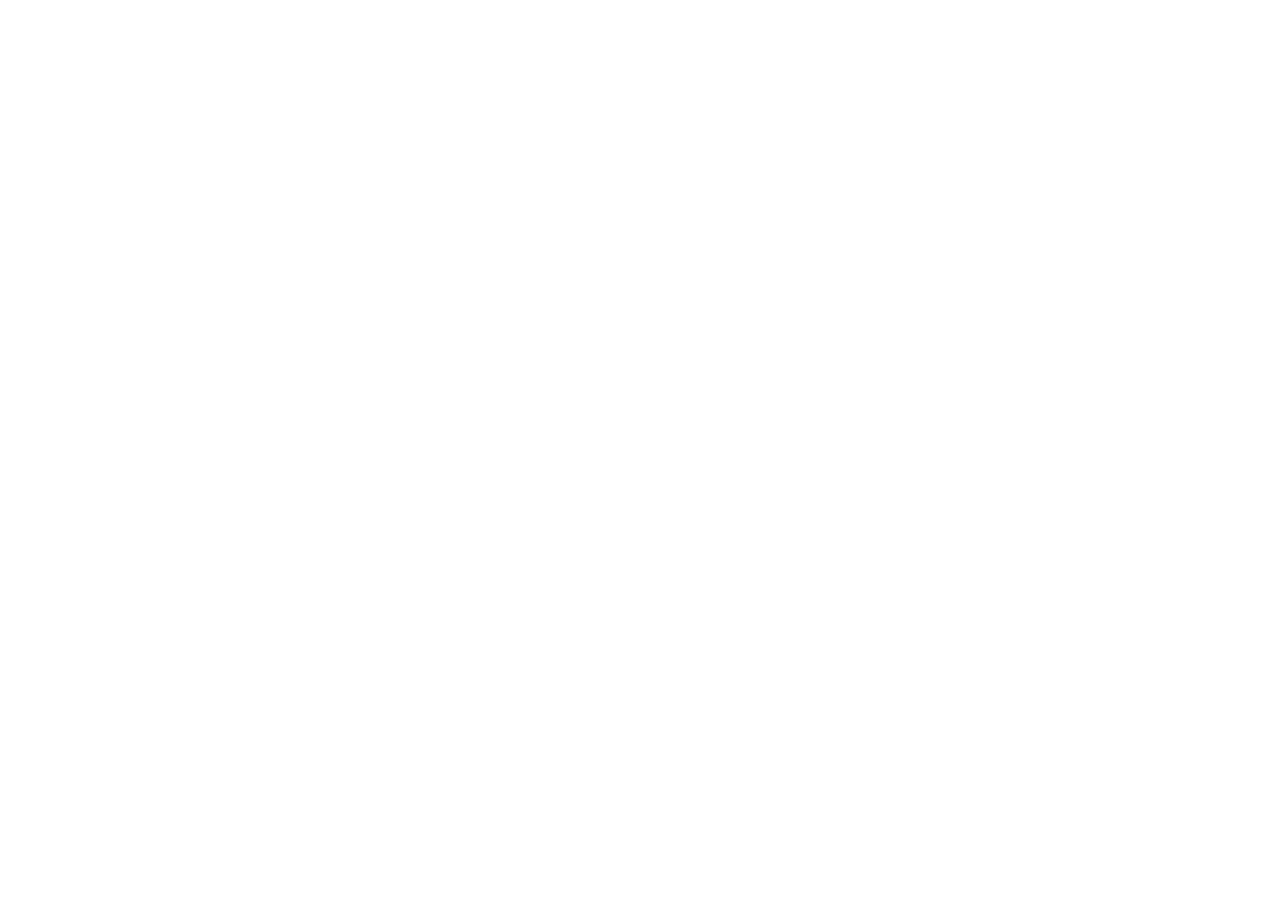
==== index.html @ 9a23e8ae "nam.1.0" ====
<!DOCTYPE html>
<html lang="en">
<head>
    <meta charset="UTF-8">
    <meta http-equiv="X-UA-Compatible" content="IE=edge">
    <meta name="viewport" content="width=device-width, initial-scale=1.0">
    <title>Document</title>
</head>
<body>
    
</body>
</html>

<!-- 
git 

git clone _id


git add index.html (  .  )   // git add .
git commit -am"my new name"
git push 




git checkout  _id


 -->
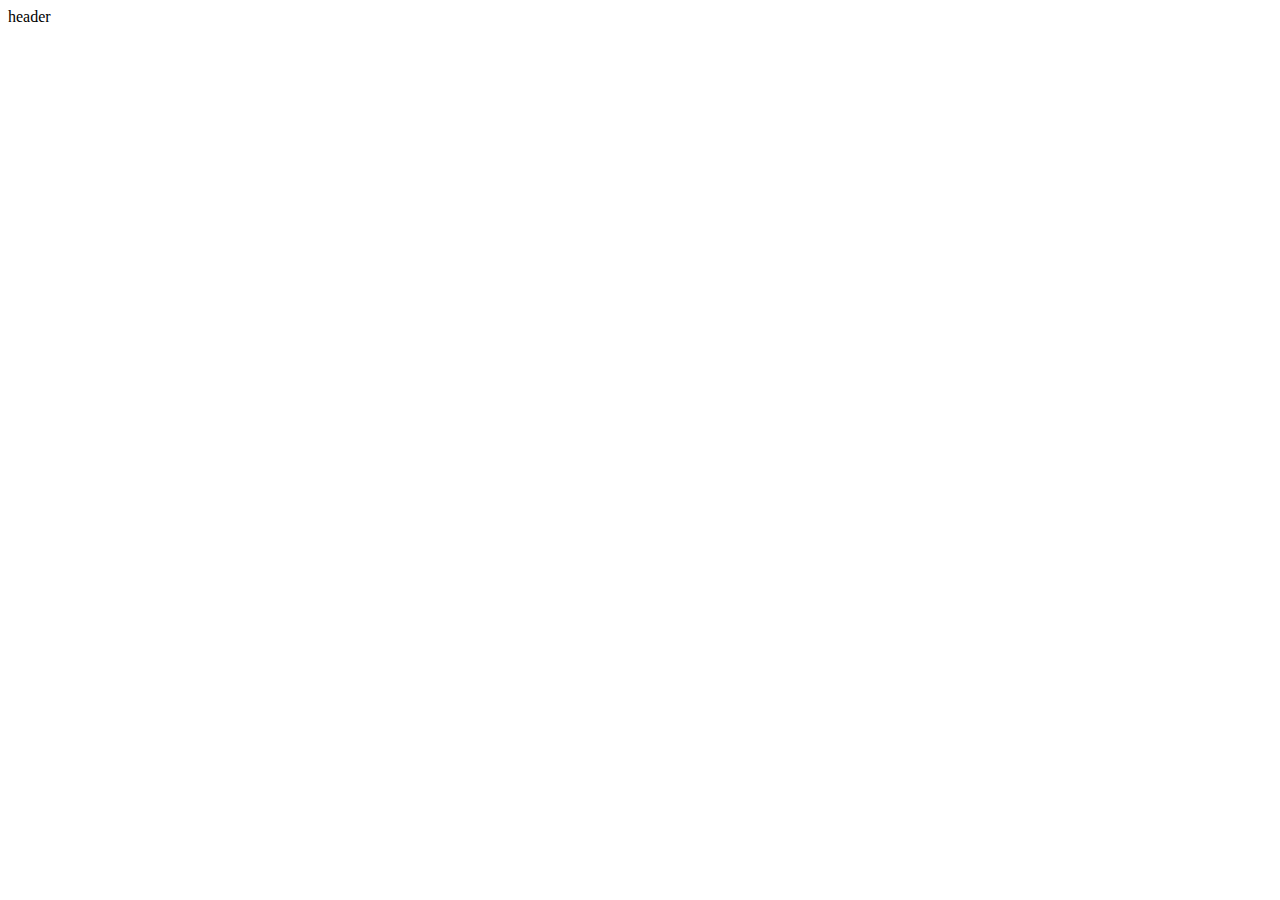
==== commit 2c74b9b6: "nam1.2" ====
--- a/index.html
+++ b/index.html
@@ -7,6 +7,9 @@
     <title>Document</title>
 </head>
 <body>
+    <header>header</header>
+        <main></main>
+        <footer></footer>
     
 </body>
 </html>
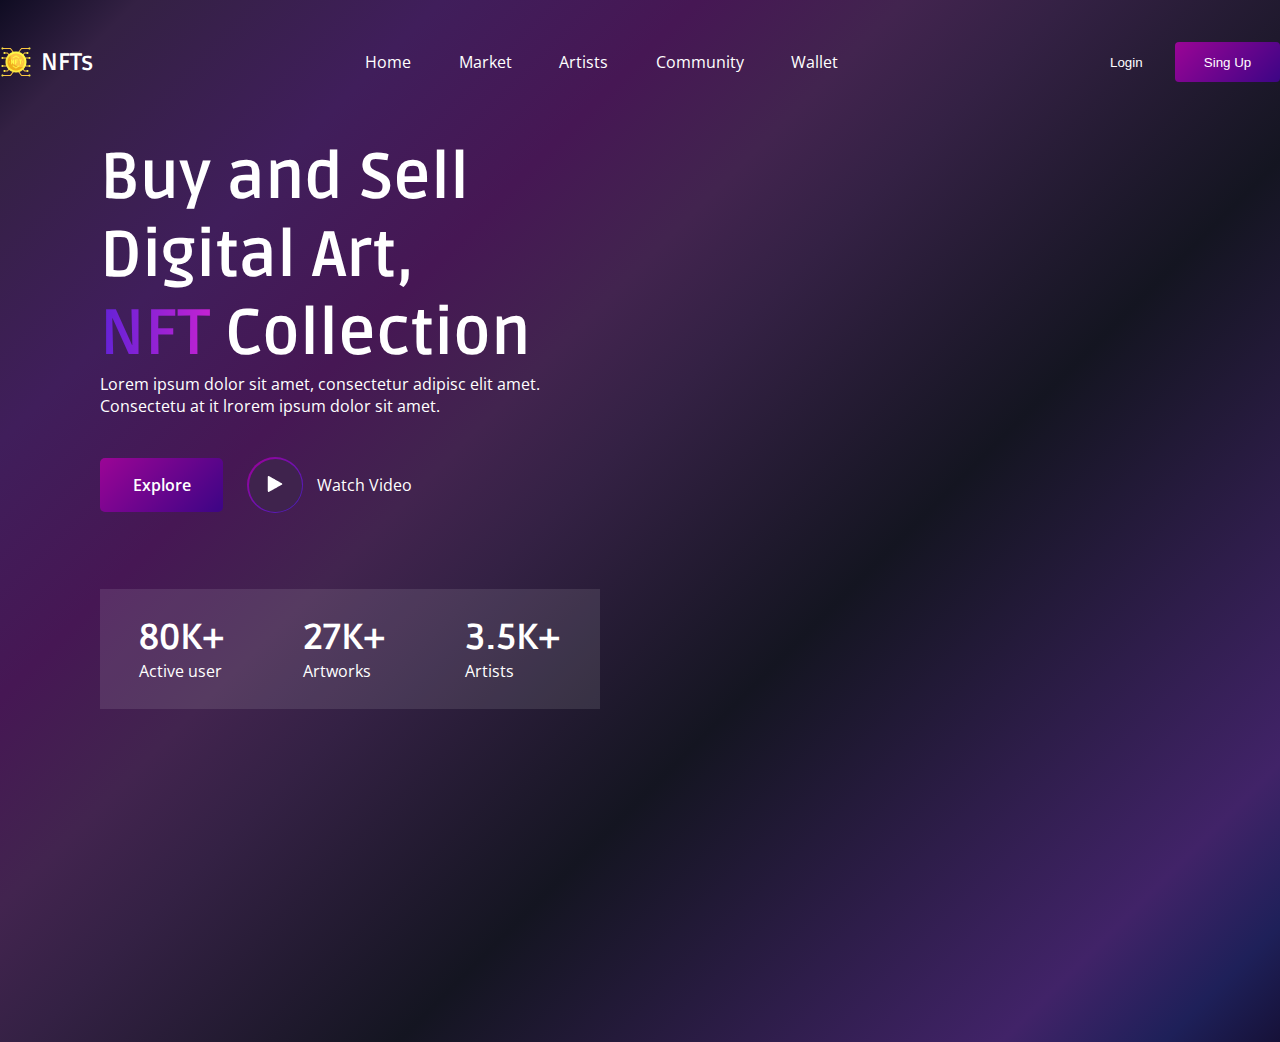
==== commit b0c5d4ed: "nam.1.4" ====
--- a/index.html
+++ b/index.html
@@ -1,17 +1,98 @@
 <!DOCTYPE html>
 <html lang="en">
+
 <head>
     <meta charset="UTF-8">
     <meta http-equiv="X-UA-Compatible" content="IE=edge">
     <meta name="viewport" content="width=device-width, initial-scale=1.0">
+    <link rel="stylesheet" href="./css/Digital_Art_header.css">
+    <link rel="stylesheet" href="./css/helps_art.css">
+    <link rel="stylesheet" href="./css/Sigital_Art_main.css">
+    <link rel="preconnect" href="https://fonts.googleapis.com">
+    <link rel="preconnect" href="https://fonts.gstatic.com" crossorigin>
+    <link href="https://fonts.googleapis.com/css2?family=Ruda:wght@400;600;700&display=swap" rel="stylesheet">
+    <link rel="preconnect" href="https://fonts.googleapis.com">
+    <link rel="preconnect" href="https://fonts.gstatic.com" crossorigin>
+    <link href="https://fonts.googleapis.com/css2?family=Open+Sans:wght@400;600;700;800&display=swap" rel="stylesheet">
     <title>Document</title>
 </head>
+
 <body>
-    <header>header</header>
-        <main></main>
-        <footer></footer>
-    
+    <header>
+        <div class="G_cont flexCB ">
+
+            <div class="Logo flexCB">
+                <img src="./img/header.png" alt="">
+                <h3 class="Ruda">NFTs</h3>
+            </div>
+            <nav class="flexCB navigation Open_Sans">
+                <a href="">Home</a>
+                <a href="">Market</a>
+                <a href="">Artists</a>
+                <a href="">Community</a>
+                <a href="">Wallet</a>
+            </nav>
+            <div class="Login_singUp flexCB">
+                <button>Login</button>
+                <button class="color_back button_Up">Sing Up</button>
+            </div>
+        </div>
+    </header>
+
+
+
+    <main>
+        <div class="G_Buy_and_sell marg_100_L">
+            <div class="Buy_and_sell">
+                <div class="Ruda">
+                    <h1>Buy and Sell Digital Art,</h1>
+                    <div class="flex">
+                        <h1 class="NFT">NFT</h1>
+                        <h1>Collection</h1>
+                    </div>
+                </div>
+                <p class="Open_Sans">Lorem ipsum dolor sit amet, consectetur adipisc elit amet. Consectetu at it lrorem
+                    ipsum dolor sit amet.</p>
+<div class="G_Play flex_AL_IT_C ">
+                <button class="color_back Open_Sans B_A_S">Explore</button>
+                
+                    <div class="play_color_back color_back_2 flexC">
+                        <button class="play">
+                            <img src="./img/play.png" alt="">
+                        </button>
+                    </div>
+                    <p class="Open_Sans">Watch Video</p>
+                </div>
+                <div class="Active flexCA">
+                    
+                   <div class="Active_user">
+                    <p class="Ruda_fo_siz-36">80K+</p>
+                    <p class="Open_Sans">Active user</p>
+                    </div>
+
+                    <div class="Artworks">
+                        <p class="Ruda_fo_siz-36">27K+</p> 
+                        <p class="Open_Sans">Artworks</p>
+                    </div>
+                    <div class="Artists">
+                        <p class="Ruda_fo_siz-36">3.5K+</p>
+                        <p class="Open_Sans">Artists</p>
+                    </div>
+                </div>
+            </div>
+            <div class="B_A_S paintings">
+
+            </div>
+        </div>
+
+    </main>
+    <footer></footer>
+
+
+
+    </style>
 </body>
+
 </html>
 
 <!-- 
--- a/css/Digital_Art_header.css
+++ b/css/Digital_Art_header.css
@@ -0,0 +1,39 @@
+.color_back{
+    /* border: 2px solid; */
+}
+
+
+header{
+   
+   display: flex;
+   align-items: center;
+   justify-content: space-around;
+   margin: 42px 0 57px 0;
+}
+
+.G_cont{
+    max-width: 1300px;
+    /* ?1240px */
+    width: 100%;
+}
+
+.Logo{
+    width: 93px;
+}
+
+.navigation{
+    max-width: 473px;
+    width: 100%;
+}
+
+.Login_singUp{
+    max-width: 170px;
+    width: 100%;
+}
+
+.button_Up{
+    width: 105px;
+    height: 40px;
+    border-radius: 4px;
+}
+
--- a/css/helps_art.css
+++ b/css/helps_art.css
@@ -0,0 +1,105 @@
+* {
+    margin: 0;
+    text-decoration: none;
+    padding: 0;
+    border: 0;
+    color: white;
+    background-color: transparent;
+
+    @import url('https://fonts.googleapis.com/css2?family=Ruda:wght@400;600;700&display=swap');
+
+
+
+}
+body{
+/* Permalink - use to edit and share this gradient: https://colorzilla.com/gradient-editor/#0f0c22+0,342144+6,401e5b+19,461754+30,42244f+39,342144+46,141521+62,412368+88,1e2059+95,161138+100 */
+background: rgb(15,12,34); /* Old browsers */
+background: -moz-linear-gradient(-45deg,  rgba(15,12,34,1) 0%, rgba(52,33,68,1) 6%, rgba(64,30,91,1) 19%, rgba(70,23,84,1) 30%, rgba(66,36,79,1) 39%, rgba(52,33,68,1) 46%, rgba(20,21,33,1) 62%, rgba(65,35,104,1) 88%, rgba(30,32,89,1) 95%, rgba(22,17,56,1) 100%) no-repeat; /* FF3.6-15 */
+background: -webkit-linear-gradient(-45deg,  rgba(15,12,34,1) 0%,rgba(52,33,68,1) 6%,rgba(64,30,91,1) 19%,rgba(70,23,84,1) 30%,rgba(66,36,79,1) 39%,rgba(52,33,68,1) 46%,rgba(20,21,33,1) 62%,rgba(65,35,104,1) 88%,rgba(30,32,89,1) 95%,rgba(22,17,56,1) 100%) no-repeat; /* Chrome10-25,Safari5.1-6 */
+background: linear-gradient(135deg,  rgba(15,12,34,1) 0%,rgba(52,33,68,1) 6%,rgba(64,30,91,1) 19%,rgba(70,23,84,1) 30%,rgba(66,36,79,1) 39%,rgba(52,33,68,1) 46%,rgba(20,21,33,1) 62%,rgba(65,35,104,1) 88%,rgba(30,32,89,1) 95%,rgba(22,17,56,1) 100%) no-repeat; /* W3C, IE10+, FF16+, Chrome26+, Opera12+, Safari7+ */
+filter: progid:DXImageTransform.Microsoft.gradient( startColorstr='#0f0c22', endColorstr='#161138',GradientType=1 ) ; /* IE6-9 fallback on horizontal gradient */
+
+height: 1000px;
+}
+
+.Ruda{
+    font-family: 'Ruda', sans-serif;
+    font-weight: 700;
+    font-size: 24px;
+}
+
+.Ruda_fo_siz-36{
+    font-family: 'Ruda', sans-serif;
+    font-weight: 700;
+    font-size: 36px;
+}
+
+.Open_Sans{
+    font-family: 'Open Sans', sans-serif;
+    font-size: 16px;
+    font-weight: 400;
+
+}
+
+
+.color_back{
+/* Permalink - use to edit and share this gradient: https://colorzilla.com/gradient-editor/#9e0098+0,281274+100 */
+background: linear-gradient(135deg,  rgb(155, 5, 150) 0%,rgb(60, 5, 133) 100%); /* W3C, IE10+, FF16+, Chrome26+, Opera12+, Safari7+ */
+filter: progid:DXImageTransform.Microsoft.gradient( startColorstr='#9e0098', endColorstr='#281274',GradientType=1 ); /* IE6-9 fallback on horizontal gradient */
+
+}
+
+.color_back_2{
+    /* Permalink - use to edit and share this gradient: https://colorzilla.com/gradient-editor/#9e0098+0,281274+100 */
+    background: linear-gradient(135deg,  rgba(158,0,152,1) 0%,rgb(69, 33, 199) 100%); /* W3C, IE10+, FF16+, Chrome26+, Opera12+, Safari7+ */
+    filter: progid:DXImageTransform.Microsoft.gradient( startColorstr='#9e0098', endColorstr='#281274',GradientType=1 ); /* IE6-9 fallback on horizontal gradient */
+    
+    }
+
+
+
+
+
+.flexCCC {
+    display: flex;
+    flex-direction: column;
+    justify-content: center;
+    align-items: center;
+    
+
+}
+
+
+.flexCB {
+    display: flex;
+    justify-content: space-between;
+    align-items: center;
+}
+
+.flexCA {
+    display: flex;
+    justify-content: space-around;
+    align-items: center;
+}
+
+.marg_100_L{
+    margin-left: 100px;
+}
+
+.flex{
+    display: flex;
+}
+
+.flexC {
+    display: flex;
+    justify-content: center;
+    align-items: center;
+}
+
+.flex_AL_IT_C {
+    display: flex;
+    align-items: center;
+    
+}
+
+
--- a/css/Sigital_Art_main.css
+++ b/css/Sigital_Art_main.css
@@ -0,0 +1,62 @@
+.Buy_and_sell{
+    width: 500px;
+
+}
+h1{
+   
+    font-size: 64px;
+    font-weight: 700;
+}
+
+.NFT{
+    margin-right: 15px;
+background-color: red;
+-webkit-background-clip: text;
+-webkit-text-fill-color: transparent;
+background-size: 100%;
+background-image: linear-gradient(
+    90deg,
+    rgb(98,34,215),
+    rgb(195, 34, 210)
+);
+}
+
+.B_A_S{
+    width: 123px;
+    height: 54px;
+    font-weight: 600;
+    font-size: 16px;
+    border-radius: 5px;
+    margin-right: 24px;
+    
+}
+
+.play_color_back{
+    width: 56px;
+    height: 56px;
+    border-radius: 50%;
+    
+
+}
+
+.play{
+    width: 53px;
+    height: 53px;
+   border-radius: 50%;
+    background-color: #3f234d; 
+}
+
+.play_color_back{
+    margin-right: 14px;
+}
+
+
+.G_Play {
+    margin: 40px 0 76px 0;
+}
+
+
+.Active{
+    height: 120px;
+    background-color: #ffffff1b;
+}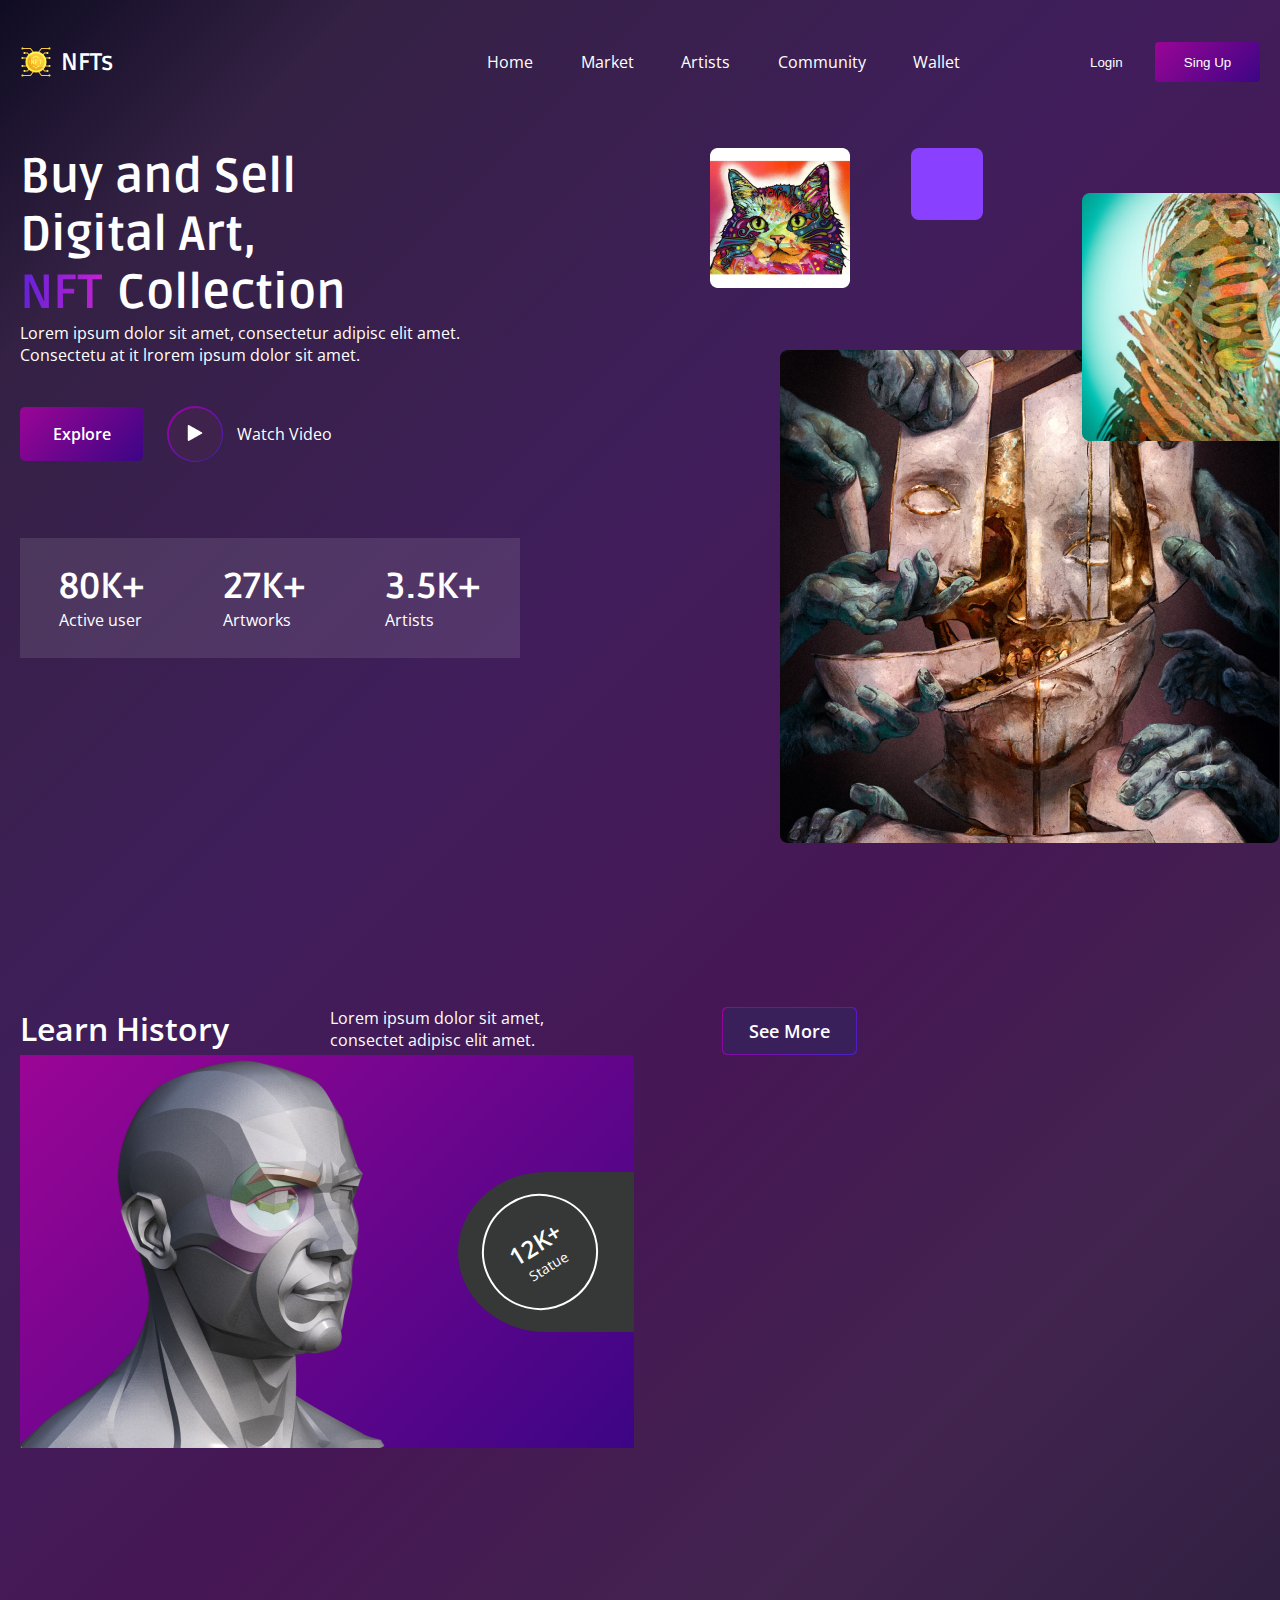
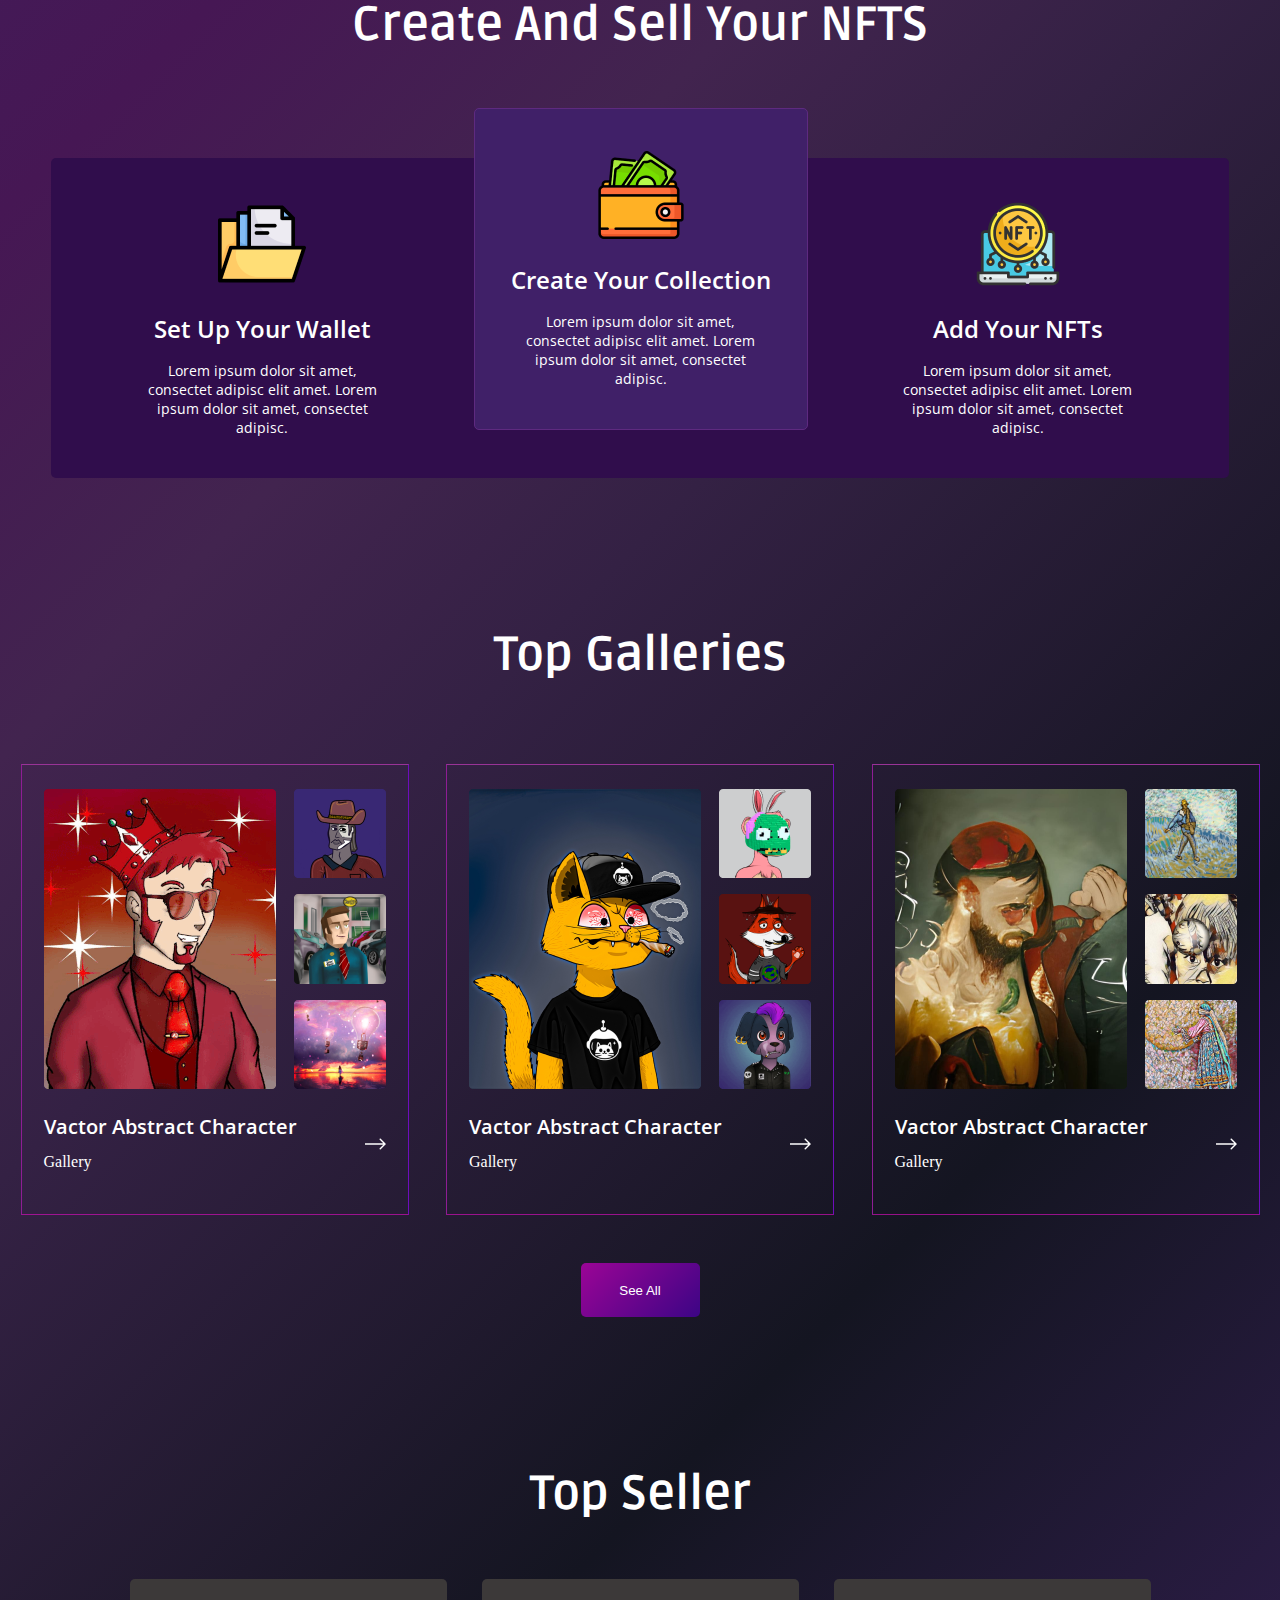
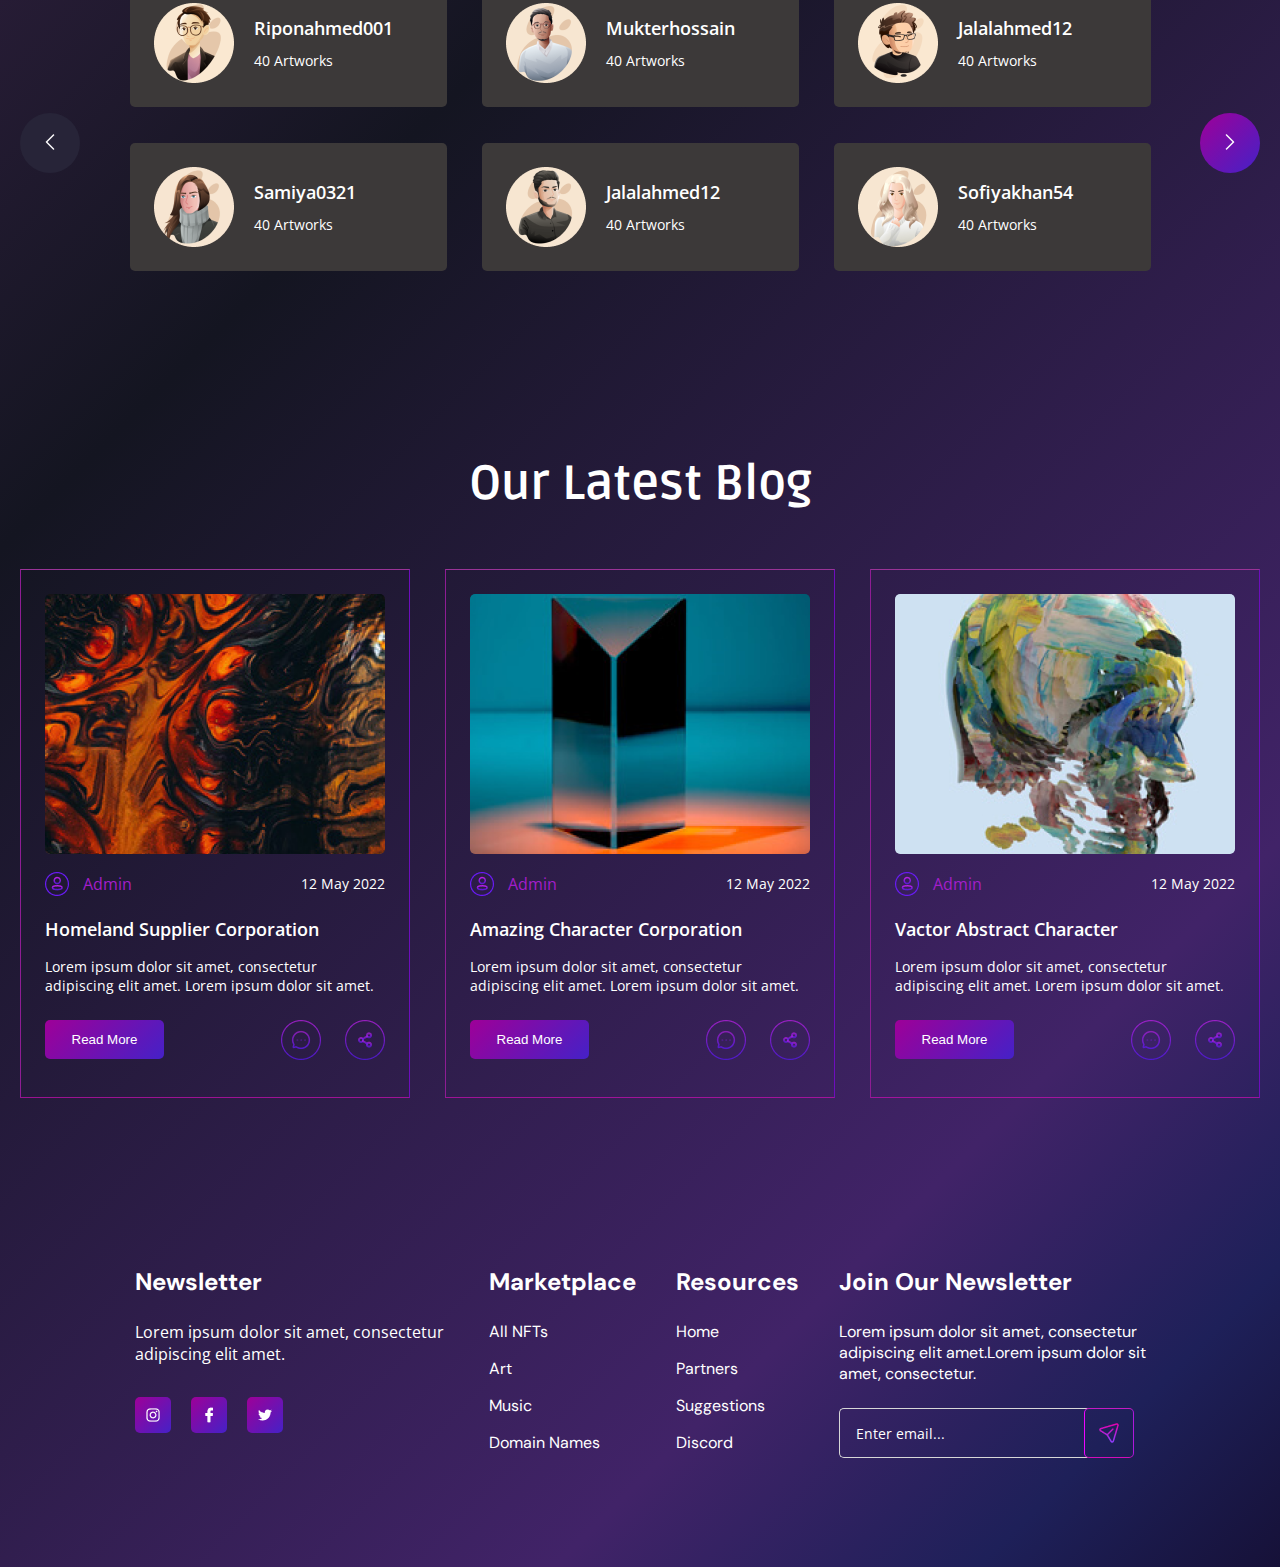
==== commit 1d384ca9: "v1" ====
--- a/index.html
+++ b/index.html
@@ -8,12 +8,24 @@
     <link rel="stylesheet" href="./css/Digital_Art_header.css">
     <link rel="stylesheet" href="./css/helps_art.css">
     <link rel="stylesheet" href="./css/Sigital_Art_main.css">
+    <link rel="stylesheet" href="./css/Top_Galleries.css">
+    <link rel="stylesheet" href="./css/Top_seller.css">
+    <link rel="stylesheet" href="./css/create_and_sell_NFTS.css">
+    <link rel="stylesheet" href="./css/sigital_Art_main_Learn_History.css">
+    <link rel="stylesheet" href="./css/Our_Latest_blog.css">
     <link rel="preconnect" href="https://fonts.googleapis.com">
+    <link rel="preconnect" href="https://fonts.googleapis.com">
+    <link rel="preconnect" href="https://fonts.gstatic.com" crossorigin>
+    <link rel="preconnect" href="https://fonts.googleapis.com">
+    <link rel="preconnect" href="https://fonts.gstatic.com" crossorigin>
+    <link href="https://fonts.googleapis.com/css2?family=DM+Sans:wght@400;700&display=swap" rel="stylesheet">
+    <link rel="stylesheet" href="./css/footer.css">
     <link rel="preconnect" href="https://fonts.gstatic.com" crossorigin>
     <link href="https://fonts.googleapis.com/css2?family=Ruda:wght@400;600;700&display=swap" rel="stylesheet">
     <link rel="preconnect" href="https://fonts.googleapis.com">
     <link rel="preconnect" href="https://fonts.gstatic.com" crossorigin>
     <link href="https://fonts.googleapis.com/css2?family=Open+Sans:wght@400;600;700;800&display=swap" rel="stylesheet">
+
     <title>Document</title>
 </head>
 
@@ -25,16 +37,19 @@
                 <img src="./img/header.png" alt="">
                 <h3 class="Ruda">NFTs</h3>
             </div>
-            <nav class="flexCB navigation Open_Sans">
-                <a href="">Home</a>
-                <a href="">Market</a>
-                <a href="">Artists</a>
-                <a href="">Community</a>
-                <a href="">Wallet</a>
-            </nav>
-            <div class="Login_singUp flexCB">
-                <button>Login</button>
-                <button class="color_back button_Up">Sing Up</button>
+
+            <div class="header_left flexCB">
+                <nav class="flexCB navigation Open_Sans">
+                    <a href="">Home</a>
+                    <a href="">Market</a>
+                    <a href="">Artists</a>
+                    <a href="">Community</a>
+                    <a href="">Wallet</a>
+                </nav>
+                <div class="Login_singUp flexCB">
+                    <button>Login</button>
+                    <button class="color_back button_Up">Sing Up</button>
+                </div>
             </div>
         </div>
     </header>
@@ -42,55 +57,454 @@
 
 
     <main>
-        <div class="G_Buy_and_sell marg_100_L">
-            <div class="Buy_and_sell">
-                <div class="Ruda">
-                    <h1>Buy and Sell Digital Art,</h1>
-                    <div class="flex">
-                        <h1 class="NFT">NFT</h1>
-                        <h1>Collection</h1>
-                    </div>
-                </div>
-                <p class="Open_Sans">Lorem ipsum dolor sit amet, consectetur adipisc elit amet. Consectetu at it lrorem
-                    ipsum dolor sit amet.</p>
-<div class="G_Play flex_AL_IT_C ">
-                <button class="color_back Open_Sans B_A_S">Explore</button>
-                
-                    <div class="play_color_back color_back_2 flexC">
-                        <button class="play">
-                            <img src="./img/play.png" alt="">
-                        </button>
-                    </div>
-                    <p class="Open_Sans">Watch Video</p>
-                </div>
-                <div class="Active flexCA">
-                    
-                   <div class="Active_user">
-                    <p class="Ruda_fo_siz-36">80K+</p>
-                    <p class="Open_Sans">Active user</p>
-                    </div>
-
-                    <div class="Artworks">
-                        <p class="Ruda_fo_siz-36">27K+</p> 
-                        <p class="Open_Sans">Artworks</p>
-                    </div>
-                    <div class="Artists">
-                        <p class="Ruda_fo_siz-36">3.5K+</p>
-                        <p class="Open_Sans">Artists</p>
-                    </div>
-                </div>
-            </div>
-            <div class="B_A_S paintings">
-
+
+        <div class="G_Buy_and_sell  G ">
+            <div class="C_Buy_and_sell  C">
+                <div class="Buy_and_sell">
+                    <div class="Ruda">
+
+                        <h1>Buy and Sell <br> Digital Art,</h1>
+                        <div class="flex">
+                            <h1 class="NFT">NFT</h1>
+                            <h1>Collection</h1>
+                        </div>
+                    </div>
+                    <p class="Open_Sans">Lorem ipsum dolor sit amet, consectetur adipisc elit amet. Consectetu at it
+                        lrorem
+                        ipsum dolor sit amet.</p>
+                    <div class="G_Play flex_AL_IT_C ">
+                        <button class="color_back Open_Sans B_A_S">Explore</button>
+
+                        <div class="play_color_back color_back_2 flexC">
+                            <button class="play">
+                                <img src="./img/play.png" alt="">
+                            </button>
+                        </div>
+                        <p class="Open_Sans">Watch Video</p>
+                    </div>
+                    <div class="Active flexCA">
+
+                        <div class="Active_user">
+                            <p class="Ruda_fo_siz-36">80K+</p>
+                            <p class="Open_Sans">Active user</p>
+                        </div>
+
+                        <div class="Artworks">
+                            <p class="Ruda_fo_siz-36">27K+</p>
+                            <p class="Open_Sans">Artworks</p>
+                        </div>
+                        <div class="Artists">
+                            <p class="Ruda_fo_siz-36">3.5K+</p>
+                            <p class="Open_Sans">Artists</p>
+                        </div>
+                    </div>
+                </div>
+                <div class="paintings">
+                    <img class="scull" src="./img/scull.png" alt="">
+                    <img class="red" src="./img/red.png" alt="">
+                    <img class="blue" src="./img/blue.png" alt="">
+                    <img class="cat" src="./img/cat.png" alt="">
+                    <div class="purple_square"></div>
+                </div>
+                </div">
+            </div>
+        </div>
+
+
+        <div class="G_Learn ">
+            <div class="C_Learn flexB">
+                <h1 class="Learn Open_Sans_600">Learn History</h1>
+                <p class="Open_Sans Learn_text">Lorem ipsum dolor sit amet, consectet adipisc elit amet.</p>
+                <div class="color_back_2 See_More_back flexC">
+                    <button class="See_More flexC Open_Sans_400_size_16">See More</button>
+                </div>
+            </div>
+            <div class="C_Learn_picture">
+                <div class="Learn_picture_1 color_back  flexCB">
+                    <img src="./img/image-sG7dVpFHM-transformed_1.png" alt="">
+                    <div class="C_Statue flexCB">
+                        <div class="B_Statue flexCCC">
+                            <p class="Open_Sans_600_size_24">12K+</p>
+                            <p class="Open_Sans_400_size_14">Statue</p>
+                        </div>
+                    </div>
+                </div>
+            </div>
+
+
+        </div>
+
+
+        <div class="G_create_and_sell_NFTS flexCCC">
+
+            <h1 class="Ruda_fo_siz-48">Create And Sell Your NFTS</h1>
+
+            <div class="cont_create_and_sell_NFTS  radius_5 flexB">
+
+
+                <!-- <div class="blocks_create_and_sell_NFTS flexCB"> -->
+                <!-- <div class="NFTS_2 flex_J_C"> -->
+                <div class="block_create_and_sell_NFTS flexCCC NFTS_2">
+                    <img src="./img/image_364.png" alt="">
+                    <h1 class="Open_Sans_600_size_24">Set Up Your Wallet</h1>
+
+                    <p class="Open_Sans_400_size_14 text_centr">Lorem ipsum dolor sit amet, consectet adipisc elit
+                        amet.
+                        Lorem
+                        ipsum dolor sit amet, consectet
+                        adipisc.
+                    </p>
+
+                </div>
+
+                <div class="cont_Backgrount_Create">
+                    <div class="Backgrount_Create flexCCC radius_5">
+                        <div class="block_create_and_sell_NFTS flexCCC fff">
+                            <img src="./img/image_362.png" alt="">
+                            <h1 class="Open_Sans_600_size_24">Create Your Collection</h1>
+                            <p class="Open_Sans_400_size_14 text_centr">Lorem ipsum dolor sit amet, consectet adipisc
+                                elit
+                                amet. Lorem
+                                ipsum dolor sit amet, consectet
+                                adipisc.</p>
+                        </div>
+                    </div>
+                </div>
+                <!-- <div class="NFTS_3 flex_J_C"> -->
+                <div class="block_create_and_sell_NFTS flexCCC NFTS_3">
+                    <img src="./img/image_365.png" alt="">
+                    <h1 class="Open_Sans_600_size_24">Add Your NFTs</h1>
+                    <p class="Open_Sans_400_size_14 text_centr">Lorem ipsum dolor sit amet, consectet adipisc elit
+                        amet.
+                        Lorem
+                        ipsum dolor sit amet, consectet
+                        adipisc.
+                    </p>
+                </div>
+
+            </div>
+
+        </div>
+
+
+
+        <div class="G_Top_Galleries flex_Col_C">
+            <h1 class="flex_J_C Ruda_fo_siz-48">Top Galleries</h1>
+            <div class="Top_Galleries_cont  wrap">
+
+
+                <div class="Top_Galleries_block">
+                    <div class="Pictures">
+                        <img class="imgPic" src="./img/image-116.png" alt="">
+                        <div class="img_3">
+                            <img src="./img/image 121.png" alt="">
+                            <img class="imgPic_2" src="./img/image_117.png" alt="">
+                            <img src="./img/fantasy-7022197-1.png" alt="">
+                        </div>
+                    </div>
+                    <div class="Top_Galleries_text flexB">
+                        <div class="Top_Galleries_text_block ">
+                            <h3 class="Open_Sans_600 Size_20">Vactor Abstract Character</h3>
+                            <p class="poctures_text">Gallery</p>
+                        </div>
+                        <div class="arrow flex_AL_IT_C">
+                            <img src="./img/Arrow_4.png" alt="">
+                        </div>
+                    </div>
+
+                </div>
+
+                <div class="Top_Galleries_block Top_Galleries_block_center">
+
+                    <div class="Pictures">
+                        <img class="imgPic" src="./img/cat-7022877_2.png" alt="">
+                        <div class="img_3">
+                            <img src="./img/image_119.png" alt="">
+                            <img class="imgPic_2" src="./img/image_122.png" alt="">
+                            <img src="./img/image_118.png" alt="">
+                        </div>
+                    </div>
+                    <div class="Top_Galleries_text flexB">
+                        <div class="Top_Galleries_text_block ">
+                            <h3 class="Open_Sans_600 Size_20">Vactor Abstract Character</h3>
+                            <p class="poctures_text">Gallery</p>
+                        </div>
+                        <div class="arrow flex_AL_IT_C">
+                            <img src="./img/Arrow_4.png" alt="">
+                        </div>
+                    </div>
+
+                </div>
+
+                <div class="Top_Galleries_block">
+
+                    <div class="Pictures">
+                        <img class="imgPic" src="./img/image_128.png" alt="">
+                        <div class="img_3">
+                            <img src="./img/image_123.png" alt="">
+                            <img class="imgPic_2" src="./img/image_126.png" alt="">
+                            <img src="./img/image124.png" alt="">
+                        </div>
+                    </div>
+                    <div class="Top_Galleries_text flexB">
+                        <div class="Top_Galleries_text_block ">
+                            <h3 class="Open_Sans_600 Size_20">Vactor Abstract Character</h3>
+                            <p class="poctures_text">Gallery</p>
+                        </div>
+                        <div class="arrow flex_AL_IT_C">
+                            <img src="./img/Arrow_4.png" alt="">
+                        </div>
+                    </div>
+
+                </div>
+            </div>
+            <button class="See_all color_back">See All</button>
+        </div>
+
+
+
+        <div class="G_top_Seller flex_Col_C">
+            <h1 class="Ruda_fo_siz-48">Top Seller</h1>
+
+            <div class="sellerc_C flexflex_C_SB">
+                <div class="C_butt_tight">
+                    <button class="butt_left">
+                        <img src="./img/Group_367.png" alt="">
+                    </button>
+                </div>
+                <div class="Sellers flex wrap">
+
+                    <div class="Seller radius_5">
+                        <img class="photo_seller" src="./img/image_105.png" alt="">
+
+                        <div class="info_seller">
+                            <p class="Open_Sans_400_size_16">Riponahmed001</p>
+                            <p class="Open_Sans_400_size_14">40 Artworks</p>
+
+                        </div>
+                    </div>
+
+                    <div class="Seller radius_5">
+                        <img class="photo_seller" src="./img/image_108.png" alt="">
+
+                        <div class="info_seller">
+                            <p class="Open_Sans_400_size_16">Mukterhossain</p>
+                            <p class="Open_Sans_400_size_14">40 Artworks</p>
+
+                        </div>
+                    </div>
+
+
+                    <div class="Seller radius_5">
+                        <img class="photo_seller" src="./img/image_106.png" alt="">
+
+                        <div class="info_seller">
+                            <p class="Open_Sans_400_size_16">Jalalahmed12</p>
+                            <p class="Open_Sans_400_size_14">40 Artworks</p>
+
+                        </div>
+                    </div>
+
+                    <div class="Seller radius_5">
+                        <img class="photo_seller" src="./img/image_104.png" alt="">
+
+                        <div class="info_seller">
+                            <p class="Open_Sans_400_size_16">Samiya0321</p>
+                            <p class="Open_Sans_400_size_14">40 Artworks</p>
+
+                        </div>
+                    </div>
+
+                    <div class="Seller radius_5">
+                        <img class="photo_seller" src="./img/image_103.png" alt="">
+
+                        <div class="info_seller">
+                            <p class="Open_Sans_400_size_16">Jalalahmed12</p>
+                            <p class="Open_Sans_400_size_14">40 Artworks</p>
+
+                        </div>
+                    </div>
+
+                    <div class="Seller radius_5">
+                        <img class="photo_seller" src="./img/image_110.png" alt="">
+
+                        <div class="info_seller">
+                            <p class="Open_Sans_400_size_16">Sofiyakhan54</p>
+                            <p class="Open_Sans_400_size_14">40 Artworks</p>
+
+                        </div>
+                    </div>
+
+                </div>
+                <div class="C_butt_tight">
+                    <button class="butt_tight color_back_2">
+                        <img src="./img/Group_368.png" alt="">
+                    </button>
+                </div>
+            </div>
+        </div>
+
+
+
+        <div class="G_Our_Latest_blog flex_Col_C ">
+            <h1 class="Ruda_fo_siz-48"> Our Latest Blog</h1>
+
+            <div class="G_cont_cont_Our_Latest_Blog flexC wrap">
+
+                <div class="cont_Our_Latest_Blog">
+
+                    <img src="./img/image_366.png" alt="">
+
+                    <div class="Admin flexB">
+                        <div class="cont_Admin flexCB">
+                            <img src="./img/Group_62.png" alt="">
+                            <p class="Open_Sans"> Admin</p>
+                        </div>
+                        <p class="Open_Sans_400_size_14">12 May 2022</p>
+                    </div>
+                    <div class="description">
+                        <h1 class="Open_Sans_400_size_16">Homeland Supplier Corporation</h1>
+                        <p class="Open_Sans_400_size_14 description_text">Lorem ipsum dolor sit amet, consectetur
+                            adipiscing
+                            elit amet. Lorem ipsum dolor sit amet.</p>
+                    </div>
+
+                    <div class="C_Read_More flexB">
+                        <button class="color_back_2">Read More</button>
+                        <div class="C_Read_More_img flexB">
+                            <img src="./img/Group_357.png" alt="">
+                            <img src="./img/Frame_221.png" alt="">
+                        </div>
+                    </div>
+                </div>
+
+                <div class="cont_Our_Latest_Blog O_L_B_2">
+
+                    <img src="./img/image_367.png" alt="">
+
+                    <div class="Admin flexB">
+                        <div class="cont_Admin flexCB">
+                            <img src="./img/Group_62.png" alt="">
+                            <p class="Open_Sans"> Admin</p>
+                        </div>
+                        <p class="Open_Sans_400_size_14">12 May 2022</p>
+                    </div>
+                    <div class="description">
+                        <h1 class="Open_Sans_400_size_16">Amazing Character Corporation</h1>
+                        <p class="Open_Sans_400_size_14 description_text">Lorem ipsum dolor sit amet, consectetur
+                            adipiscing
+                            elit amet. Lorem ipsum dolor sit amet.</p>
+                    </div>
+
+                    <div class="C_Read_More flexB">
+                        <button class="color_back_2">Read More</button>
+                        <div class="C_Read_More_img flexB">
+                            <img src="./img/Group_357.png" alt="">
+                            <img src="./img/Frame_221.png" alt="">
+                        </div>
+                    </div>
+                </div>
+
+                <div class="cont_Our_Latest_Blog">
+
+                    <img src="./img/image_368.png" alt="">
+
+                    <div class="Admin flexB">
+                        <div class="cont_Admin flexCB">
+                            <img src="./img/Group_62.png" alt="">
+                            <p class="Open_Sans"> Admin</p>
+                        </div>
+                        <p class="Open_Sans_400_size_14">12 May 2022</p>
+                    </div>
+                    <div class="description">
+                        <h1 class="Open_Sans_400_size_16">Vactor Abstract Character</h1>
+                        <p class="Open_Sans_400_size_14 description_text">Lorem ipsum dolor sit amet, consectetur
+                            adipiscing
+                            elit amet. Lorem ipsum dolor sit amet.</p>
+                    </div>
+
+                    <div class="C_Read_More flexB">
+                        <button class="color_back_2">Read More</button>
+                        <div class="C_Read_More_img flexB">
+                            <img src="./img/Group_357.png" alt="">
+                            <img src="./img/Frame_221.png" alt="">
+                        </div>
+                    </div>
+                </div>
             </div>
         </div>
 
     </main>
-    <footer></footer>
-
-
-
-    </style>
+
+
+    <footer>
+        <div class="G_footer flexB">
+            <div class="C_Newsletter margin_20px">
+                <h1 class="DM_Sans">Newsletter</h1>
+                <p class="Open_Sans">Lorem ipsum dolor sit amet, consectetur adipiscing elit amet.</p>
+
+                <div class="Newsletter_imgs flexB">
+
+                    <div class="color_back_2 flexC radius_5">
+                        <img src="./img/Instagram.png" alt="">
+                    </div>
+
+                    <div class="color_back_2 flexC radius_5">
+                        <img src="./img/Vector_1.png" alt="">
+                    </div>
+
+                    <div class="color_back_2 flexC radius_5">
+                        <img src="./img/Vector_2.png" alt="">
+                    </div>
+
+                </div>
+            </div>
+
+
+            <div class="C_Marketplace margin_20px">
+                <h1 class="DM_Sans">Marketplace</h1>
+                <div class="Marketplace_text DM_Sans_400">
+                    <p>All NFTs</p>
+                    <p>Art</p>
+                    <p>Music</p>
+                    <p>Domain Names</p>
+                </div>
+            </div>
+
+
+            <div class="C_Resources margin_20px">
+                <h1 class="DM_Sans">Resources</h1>
+                <div class="Resources_text DM_Sans_400">
+                    <p>Home</p>
+                    <p>Partners</p>
+                    <p>Suggestions</p>
+                    <p>Discord</p>
+                </div>
+            </div>
+
+
+            <div class="C_Join_Our_Newsletter margin_20px">
+                <h1 class="DM_Sans">Join Our Newsletter</h1>
+                <p class="DM_Sans_400">Lorem ipsum dolor sit amet, consectetur adipiscing elit amet.Lorem ipsum dolor
+                    sit amet, consectetur.
+                </p>
+                <div class="flex C_input">
+                    <input class="Open_Sans_400_size_14 " type="email" placeholder="Enter email...">
+                    <div class="send flexC radius_5">
+                        <img src="./img/Group_376.png" alt="">
+                    </div>
+                </div>
+            </div>
+
+
+        </div>
+
+
+    </footer>
+
+
+
+
 </body>
 
 </html>
--- a/css/Digital_Art_header.css
+++ b/css/Digital_Art_header.css
@@ -8,17 +8,21 @@
    display: flex;
    align-items: center;
    justify-content: space-around;
-   margin: 42px 0 57px 0;
+   margin: 42px 0 66px 0;
 }
 
 .G_cont{
-    max-width: 1300px;
-    /* ?1240px */
+    max-width: 1240px;
     width: 100%;
+    margin: 0 20px;
 }
 
 .Logo{
     width: 93px;
+}
+
+.header_left{
+    width: 773px;
 }
 
 .navigation{
@@ -37,3 +41,5 @@
     border-radius: 4px;
 }
 
+
+
--- a/css/helps_art.css
+++ b/css/helps_art.css
@@ -18,8 +18,10 @@
 background: -webkit-linear-gradient(-45deg,  rgba(15,12,34,1) 0%,rgba(52,33,68,1) 6%,rgba(64,30,91,1) 19%,rgba(70,23,84,1) 30%,rgba(66,36,79,1) 39%,rgba(52,33,68,1) 46%,rgba(20,21,33,1) 62%,rgba(65,35,104,1) 88%,rgba(30,32,89,1) 95%,rgba(22,17,56,1) 100%) no-repeat; /* Chrome10-25,Safari5.1-6 */
 background: linear-gradient(135deg,  rgba(15,12,34,1) 0%,rgba(52,33,68,1) 6%,rgba(64,30,91,1) 19%,rgba(70,23,84,1) 30%,rgba(66,36,79,1) 39%,rgba(52,33,68,1) 46%,rgba(20,21,33,1) 62%,rgba(65,35,104,1) 88%,rgba(30,32,89,1) 95%,rgba(22,17,56,1) 100%) no-repeat; /* W3C, IE10+, FF16+, Chrome26+, Opera12+, Safari7+ */
 filter: progid:DXImageTransform.Microsoft.gradient( startColorstr='#0f0c22', endColorstr='#161138',GradientType=1 ) ; /* IE6-9 fallback on horizontal gradient */
-
-height: 1000px;
+overflow-x: hidden;
+/* width: 100vh; */
+/* max-width: 1440px;
+width: 100%; */
 }
 
 .Ruda{
@@ -34,13 +36,65 @@
     font-size: 36px;
 }
 
+.Ruda_fo_siz-48{
+    font-family: 'Ruda', sans-serif;
+    font-weight: 700;
+    font-size: 48px;
+}
+
 .Open_Sans{
     font-family: 'Open Sans', sans-serif;
     font-size: 16px;
     font-weight: 400;
-
-}
-
+}
+
+.Open_Sans_400_size_16{
+    font-family: 'Open Sans', sans-serif;
+font-size: 18px;
+font-weight: 600;
+}
+
+.Open_Sans_400_size_14{
+    font-family: 'Open Sans', sans-serif;
+    font-size: 14px;
+    font-weight: 400;
+}
+
+
+.Open_Sans_600{
+    font-family: 'Open Sans', sans-serif;
+    font-size: 32px;
+    font-weight: 600;
+}
+
+.Open_Sans_600_size_24{
+    font-family: 'Open Sans', sans-serif;
+    font-size: 24px;
+    font-weight: 600;
+    
+}
+
+  .Size_20{
+        font-size: 20px;
+        line-height: 27px;
+    }
+
+.DM_Sans{
+    font-family: 'DM Sans', sans-serif;
+font-weight: 700;
+font-size: 24px;
+}
+
+.DM_Sans_400{
+    font-family: 'DM Sans', sans-serif;
+    font-weight: 400;
+    font-size: 16px;
+}
+
+.text_centr{
+    text-align: center;
+}
+    
 
 .color_back{
 /* Permalink - use to edit and share this gradient: https://colorzilla.com/gradient-editor/#9e0098+0,281274+100 */
@@ -56,24 +110,61 @@
     
     }
 
-
-
-
+.radius_5{
+    border-radius: 5px;
+}
+
+.margin_20px{
+    margin: 20px;
+}
+
+
+.wrap{
+    flex-wrap: wrap;
+    
+}
 
 .flexCCC {
     display: flex;
     flex-direction: column;
     justify-content: center;
     align-items: center;
-    
-
-}
-
+}
+
+.flex_Col_C{
+    display: flex;
+    flex-direction: column;
+    align-items: center;
+}
+
+.flex_Col_SB{
+    display: flex;
+    flex-direction: column;
+    align-items: center;
+   justify-content: space-between;
+}
+.flexCCS{
+    display: flex;
+    justify-content: center;
+    align-items: center;
+   justify-content: space-between;
+}
+
+.flex_Col_SB{
+    display: flex;
+    flex-direction: column;
+    justify-content: space-between;
+}
 
 .flexCB {
     display: flex;
     justify-content: space-between;
     align-items: center;
+}
+
+.flexB{
+    display: flex;
+    justify-content: space-between;
 }
 
 .flexCA {
@@ -102,4 +193,14 @@
     
 }
 
-
+.flex_J_C{
+    display: flex;
+    justify-content: center;
+}
+
+.flexflex_C_SB{
+display: flex;
+/* justify-content: center; */
+align-items: center;
+/* justify-content: space-between; */
+}--- a/css/Sigital_Art_main.css
+++ b/css/Sigital_Art_main.css
@@ -1,52 +1,54 @@
-.Buy_and_sell{
+.Buy_and_sell {
     width: 500px;
 
+
 }
-h1{
-   
+
+.ruba h1 {
+
     font-size: 64px;
     font-weight: 700;
 }
 
-.NFT{
+.NFT {
     margin-right: 15px;
-background-color: red;
--webkit-background-clip: text;
--webkit-text-fill-color: transparent;
-background-size: 100%;
-background-image: linear-gradient(
-    90deg,
-    rgb(98,34,215),
-    rgb(195, 34, 210)
-);
+    background-color: red;
+    -webkit-background-clip: text;
+    -webkit-text-fill-color: transparent;
+    background-size: 100%;
+    background-image: linear-gradient(90deg,
+            rgb(98, 34, 215),
+            rgb(195, 34, 210));
 }
 
-.B_A_S{
+
+
+.B_A_S {
     width: 123px;
     height: 54px;
     font-weight: 600;
     font-size: 16px;
     border-radius: 5px;
     margin-right: 24px;
-    
+
 }
 
-.play_color_back{
+.play_color_back {
     width: 56px;
     height: 56px;
     border-radius: 50%;
-    
+
 
 }
 
-.play{
+.play {
     width: 53px;
     height: 53px;
-   border-radius: 50%;
-    background-color: #3f234d; 
+    border-radius: 50%;
+    background-color: #3f234d;
 }
 
-.play_color_back{
+.play_color_back {
     margin-right: 14px;
 }
 
@@ -56,7 +58,116 @@
 }
 
 
-.Active{
+.Active {
     height: 120px;
     background-color: #ffffff1b;
+}
+
+main {
+    display: flex;
+    justify-content: center;
+    flex-direction: column;
+    align-items: center;
+
+}
+
+.G_Buy_and_sell {
+    /* background-color: aliceblue; */
+    margin-bottom: 164px;
+    /* display: flex;
+    justify-content: space-between;
+    flex-wrap: wrap;
+
+    width: 100%;
+    max-width: 1340px; */
+}
+
+/* ! */
+
+.G {
+    width: 100%;
+    display: flex;
+    justify-content: center;
+    overflow: hidden;
+    /* padding: 0 200px; */
+}
+
+.C {
+    padding: 0 20px;
+    display: flex;
+    justify-content: space-between;
+    width: 100%;
+    flex-wrap: wrap;
+    max-width: 1260px;
+    /* background-color: #8a40ff; */
+
+}
+
+/* ! */
+/* ! */
+
+
+.paintings {
+    height: 695px;
+    /* max-width: 729px; */
+    max-width: 550px;
+    width: 100%;
+    /* margin-left: 182px; */
+    position: relative;
+
+}
+  
+.scull {
+    position: absolute;
+    bottom: 0;
+    left: 70px;
+}
+
+.red {
+    position: absolute;
+    right: -100px;
+    /* right: 0; */
+    transform: translate(100px, 0);
+    top: 446px;
+}
+
+.blue {
+    position: absolute;
+    right: -70px;
+    top: 45px;
+
+}
+
+.cat {
+    position: absolute;
+
+}
+
+.purple_square {
+    position: absolute;
+    background-color: #8a40ff;
+    width: 72px;
+    height: 72px;
+    border-radius: 8px;
+    left: 201px;
+}
+
+
+
+
+
+@media only screen and (max-width:1110px) {
+    .C_Buy_and_sell {
+        display: flex;
+        justify-content: center;
+       
+    }
+
+    .Buy_and_sell{
+        margin-bottom: 100px;
+    }
+
+    .paintings{
+        margin-right: 120px;
+    }
 }--- a/css/Top_Galleries.css
+++ b/css/Top_Galleries.css
@@ -0,0 +1,97 @@
+.G_Top_Galleries{
+    max-width: 1240px;
+    width: 100%;
+margin: 148px;
+    
+    
+}
+
+
+.Top_Galleries_cont{
+    display: flex;
+    justify-content: space-between;
+    justify-content: center;
+    
+    
+    /* align-items: center; */
+}
+
+
+
+.Top_Galleries_block{
+  
+    
+    /* background-color: aqua; */
+    /* display: block; */
+    border: 1px solid green;
+   border-color: rgb(153, 51, 151) rgb(110, 13, 189) rgba(211, 14, 185, 0.683) rgb(142, 29, 148);
+    padding: 24px 22px 40px 22px;
+}
+
+.Top_Galleries_block_center{
+margin: 0 37.5px;
+}
+
+.G_Top_Galleries h1{
+    margin-bottom: 80px;
+}
+
+
+.Pictures{
+    display: flex;
+  /* justify-content: center; */
+
+
+}
+.imgPic {
+    
+}
+.img_3{
+  
+    display: flex;
+    flex-direction: column;
+    align-items: center;
+    margin-left: 18px;   
+}
+
+.imgPic_2{
+    margin: 16px 0;
+}
+
+.Top_Galleries_text{
+    margin-top: 24px;
+    height: 61px;
+}
+
+.Top_Galleries_text_block{
+    
+}
+
+
+.poctures_text{
+    margin-top: 12px;
+    font-size: 16px;
+    line-height: 20px;
+    /* padding-bottom: 16px; */
+   
+}
+
+
+.See_all{
+    width: 119px;
+    height: 54px;
+    border-radius: 5px;
+    margin-top: 48px;
+}
+
+
+@media only screen and (max-width:1239px) {
+    .Top_Galleries_block_center {
+      margin: 0;
+    }
+
+.Top_Galleries_block{
+    margin: 19px;
+}
+
+}--- a/css/Top_seller.css
+++ b/css/Top_seller.css
@@ -0,0 +1,84 @@
+.G_top_Seller{
+   max-width: 1240px;
+   width: 100%;
+   
+    margin-bottom: 148px;
+}
+
+.G_top_Seller h1{
+    margin-bottom: 56px;
+}
+
+.Sellers{
+    max-width: 1021px;
+    width: 100%;
+  
+    justify-content: center;
+    justify-content: space-between;
+    /* align-items: flex-start; */
+
+}
+
+
+.Seller{
+    max-width: 317px;
+    width: 100%;
+    height: 128px;
+    background-color: rgb(60, 57, 57);
+display: flex;
+align-items: center;
+margin-bottom: 36px;
+
+}
+
+
+.photo_seller{
+    margin: 0 20px 0 24px;
+}
+
+.info_seller{
+    height: 54px;
+    display: flex;
+    flex-direction: column;
+justify-content: space-between;
+}
+
+.sellerc_C{
+    width: 100%;
+    justify-content: center;
+    justify-content: space-between;
+}
+
+
+
+.G_top_Seller button{
+        width: 60px;
+        height: 60px;
+border-radius: 50px;
+background-color: #272438;
+    }
+
+
+
+
+    @media only screen and (max-width:770px) {
+
+        .sellerc_C  {
+    justify-content: center;
+    /* align-items: center; */
+}
+
+
+  .Sellers{
+    flex-wrap: nowrap;
+    flex-direction: column;
+
+    align-items: center;
+  width: 415px;
+  }
+    
+
+
+    }
+
+   --- a/css/create_and_sell_NFTS.css
+++ b/css/create_and_sell_NFTS.css
@@ -0,0 +1,144 @@
+.G_create_and_sell_NFTS{
+    /*! max-width: 1280px; */
+    /* max-width: 1280px;
+    width: 100%; */
+   max-width: 1280px;
+   
+   width: 100%;
+  
+}
+
+.G_create_and_sell_NFTS h1{
+    margin-bottom: 104px;
+       
+        
+
+}
+
+
+.G_create_and_sell_NFTS{
+    display: flex;
+    justify-content: center;
+    max-width: 1240px;
+    width: 100%;
+  
+}
+
+.NFTS_2 {
+    width: 36.37%;
+}
+
+
+ .NFTS_3{
+    width: 36.37%;
+}
+
+/* .G_cont_create_and_sell_NFTS { */
+    /* background-color: ; */
+/* } */
+
+.cont_create_and_sell_NFTS{
+     background-color: #300d4c;
+
+    /* margin: 0 20px; */
+    /* max-width: 1240px; */
+    /* width: 100%; */
+    width: 95%;
+    /*! max-width: 1240px;
+width: 100%; */
+display: flex;
+ height: 320px;
+
+
+
+
+
+}
+
+.blocks_create_and_sell_NFTS{
+    max-width: 1044px;
+width: 100%;
+
+}
+
+.block_create_and_sell_NFTS{
+    /* width: 259px; */
+    /* margin: 48px 98px; */
+    /* margin:0 7.9% ; */
+/* width: 50%; */
+    
+}
+
+/* .NFTS_2{
+    margin-left: 0;
+}
+
+.NFTS_3{
+    margin-right: 7.9%;
+} */
+
+.block_create_and_sell_NFTS h1{
+margin: 24px 0 16px 0;
+/* min-width: 259px;
+width: 100%; */
+
+display: flex;
+justify-content: center;
+}
+
+.block_create_and_sell_NFTS p{
+    width: 255px;
+   
+   
+
+}
+
+.cont_Backgrount_Create{
+    width: 337px;
+    height: 320px;
+    width: 26,6%;
+    position: relative;
+}
+
+.Backgrount_Create{
+    
+    height: 320px;
+    background-color: #402068;
+    width: 100%;
+    border: 1px solid #5e2a80;
+position: absolute;
+bottom: 48px;
+}
+
+
+/* all media  */
+
+@media screen and (max-width:851px) {
+.cont_create_and_sell_NFTS{
+    flex-direction: column;
+    justify-content: center;
+    align-items: center;
+    justify-content: space-between;
+    height: 860px;
+    width: 337px;
+    padding: 48px 0 48px 0;
+}
+
+
+
+
+.block_create_and_sell_NFTS {
+width: 337px;
+}
+
+.Backgrount_Create{
+    position: absolute;
+    bottom: 0;
+}
+    
+.C_Learn p{
+    display: none;
+}
+
+}
+  --- a/css/sigital_Art_main_Learn_History.css
+++ b/css/sigital_Art_main_Learn_History.css
@@ -0,0 +1,78 @@
+.G_Learn{
+    max-width: 1240px;
+    width: 100%;
+    margin-bottom: 148px;
+    /* padding:0 20px; */
+}
+
+.Learn_text{
+    width: 291px;
+   
+}
+
+
+.See_More_back{
+    width: 135px;
+    height: 48px;
+    border-radius: 5px;
+}
+
+.See_More{
+    width: 133px;
+    height: 46px;
+    background-color: 
+    #39205b;
+    border-radius: 5px;
+    /* line-height: 20px; */
+}
+
+.C_Learn{
+    max-width: 837px;
+    width: 100%;
+
+}
+
+
+.Learn_picture_1{
+    max-width: 614px;
+    width: 100%;
+    height: 393px;
+    background-color: blueviolet;
+
+}
+
+.Learn_picture_1 img{
+    max-width: 379px;
+    width: 100%;
+    /* width:calc(100% - 176px); */
+   
+}
+
+
+.C_Statue{
+    width: 176px;
+    height: 160px;
+    background-color: rgb(54, 56, 55);
+    border-bottom-left-radius: 50%;
+    border-top-left-radius: 50%;
+}
+
+
+ .B_Statue{
+    width: 112px;
+    height: 112px;
+    margin-left: 24px;
+    border-radius: 50%;
+    border: 2px solid rgb(255, 255, 255);
+    transform: rotate(-31.38deg);
+}
+
+@media  screen and (max-width:640px) {
+
+}
+
+@media screen and ( max-width: 535px){
+.C_Statue{
+display: none;
+}
+}--- a/css/Our_Latest_blog.css
+++ b/css/Our_Latest_blog.css
@@ -0,0 +1,64 @@
+.G_Our_Latest_blog {
+    max-width: 1240px;
+    width: 100%;
+    /* background-color: aquamarine; */
+    /* padding: 0 20px; */
+}
+
+.G_cont_cont_Our_Latest_Blog{
+  
+    width: 100%;
+    margin: 21px 0 113px 0;
+}
+
+
+.cont_Our_Latest_Blog{
+
+width: 340px;
+
+border: 1px solid green;
+border-color: rgb(153, 51, 151) rgb(110, 13, 189) rgba(211, 14, 185, 0.683) rgb(142, 29, 148);
+ padding: 24px 24px 37px 24px;
+}
+.O_L_B_2{
+    margin: 35px 35px;
+
+}
+
+.cont_Our_Latest_Blog img{
+border-radius: 5px;
+}
+
+.Admin{
+  margin: 16px 0 24px 0;
+ height: 19px;
+}
+
+.cont_Admin{
+    width: 87px;
+
+}
+
+.cont_Admin p{
+    color: #a31ecb;
+}
+
+.description_text{
+    margin: 16px 0 25px;
+}
+
+.C_Read_More{
+    width: 100%;
+}
+
+.C_Read_More button{
+width: 119px;
+height: 39px;
+border-radius: 5px;
+}
+
+.C_Read_More_img{
+    width: 104px;
+}
+
+
--- a/css/footer.css
+++ b/css/footer.css
@@ -0,0 +1,87 @@
+footer{
+    display: flex;
+    justify-content: center;
+    
+}
+
+.G_footer{
+    max-width: 1280px;
+    width: 100%;
+margin-bottom: 78px;
+flex-wrap: wrap;
+justify-content: center;}
+
+
+.C_Newsletter{
+    width: 314px;
+    
+}
+
+
+.C_Newsletter p{
+margin: 24px 0 32px 0;
+}
+
+
+.Newsletter_imgs{
+    width: 148px;
+}
+
+
+.Newsletter_imgs .color_back_2{
+    width: 36px;
+    height: 36px;
+}
+
+
+.Marketplace_text p, .Resources_text p{
+    margin-bottom: 16px;
+}
+
+.C_Marketplace h1, .C_Resources h1{
+    margin-bottom: 24px;
+}
+
+.C_Join_Our_Newsletter p{
+    margin: 24px 0 24px 0;
+}
+
+.C_Join_Our_Newsletter{
+    width: 307px;
+}
+
+input{
+    border: 1px solid #D7D7D7;
+    border-color: #D7D7D7 #d7d7d700 #D7D7D7 #D7D7D7;
+    border-bottom-left-radius: 5px;
+    border-top-left-radius: 5px;
+    width: 215px;
+    height: 48px;
+    padding: 0 16px ;
+
+    
+}
+
+input::placeholder {
+    color: rgb(255, 255, 255);
+
+}
+/* ::-webkit-input-placeholder{
+} */
+
+.send{
+    width: 48px;
+    height: 48px;
+    border: 1px solid green;
+
+    border-color: rgb(197, 27, 195) rgb(174, 24, 219) rgb(211, 14, 185) rgb(238, 5, 255);
+}
+
+.C_input{
+    width: 295px;
+    position: relative;
+}
+.send{
+    position: absolute;
+    right: 0px;
+}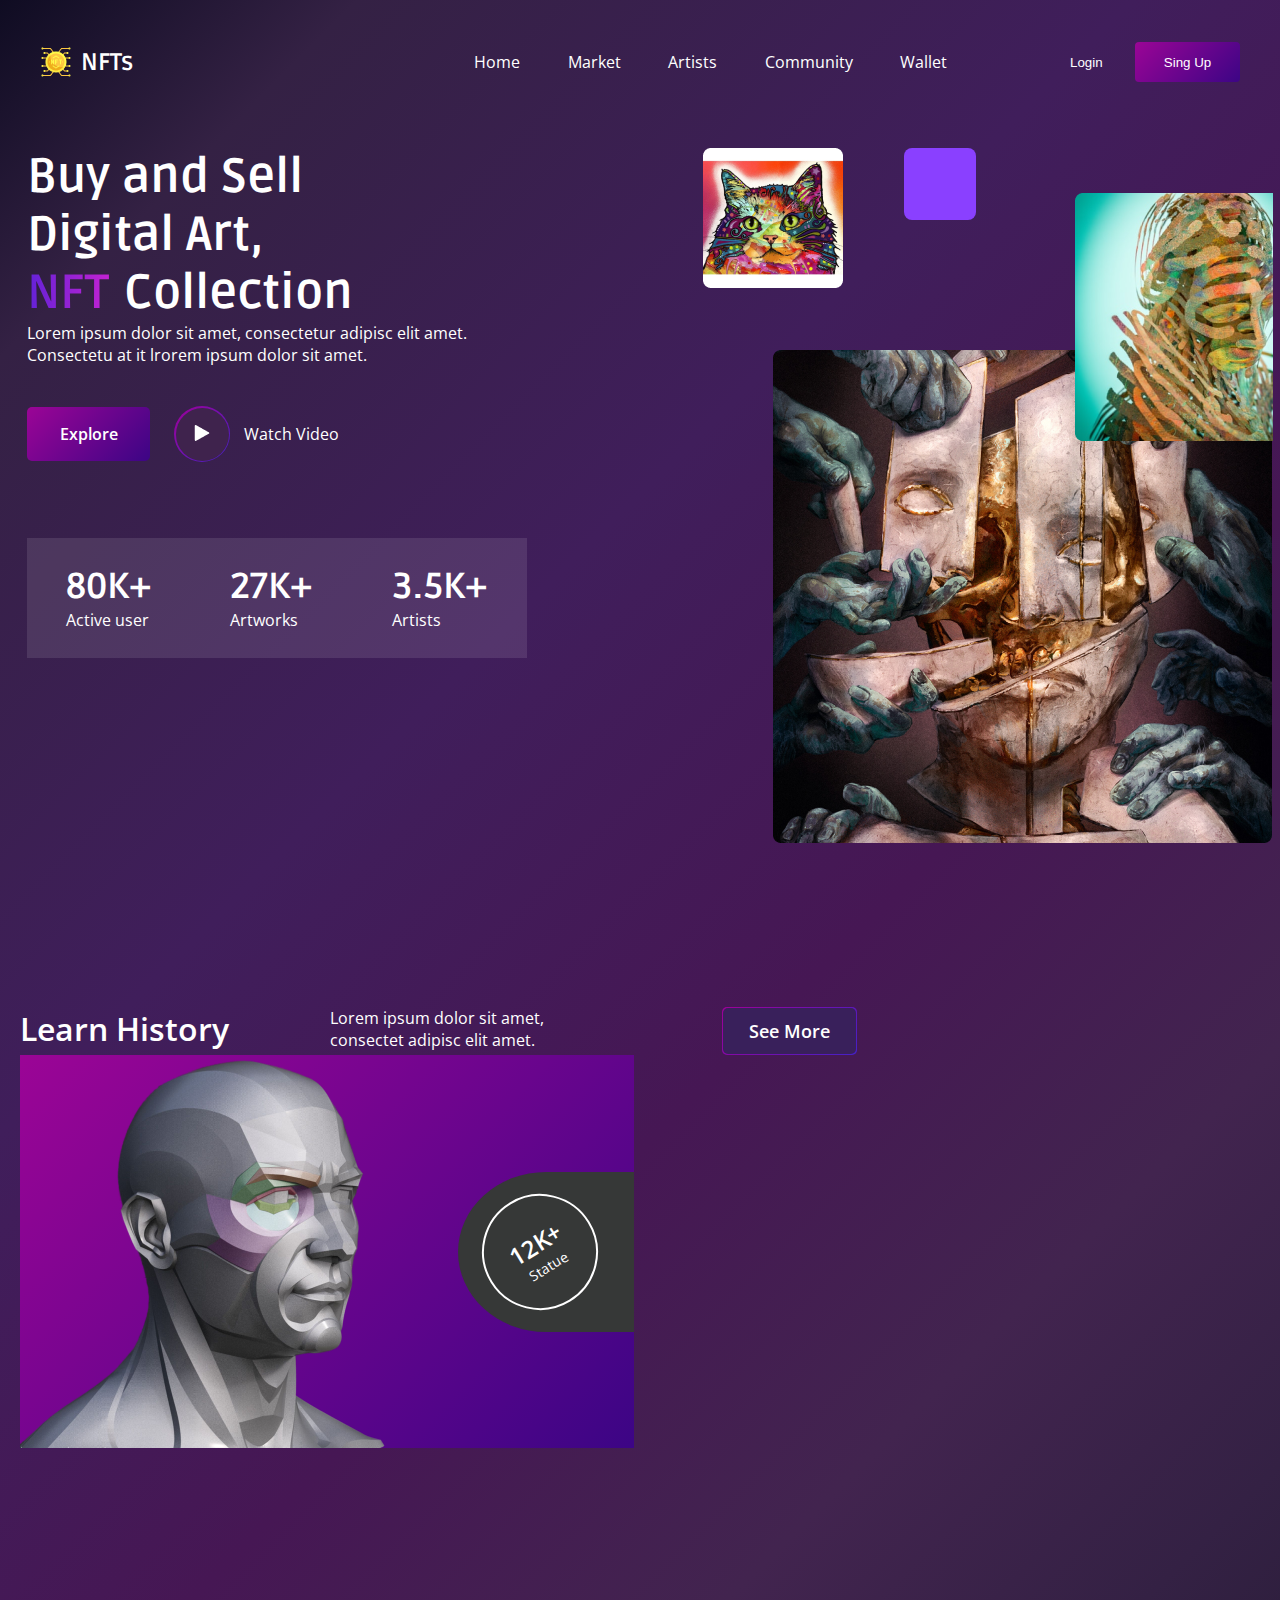
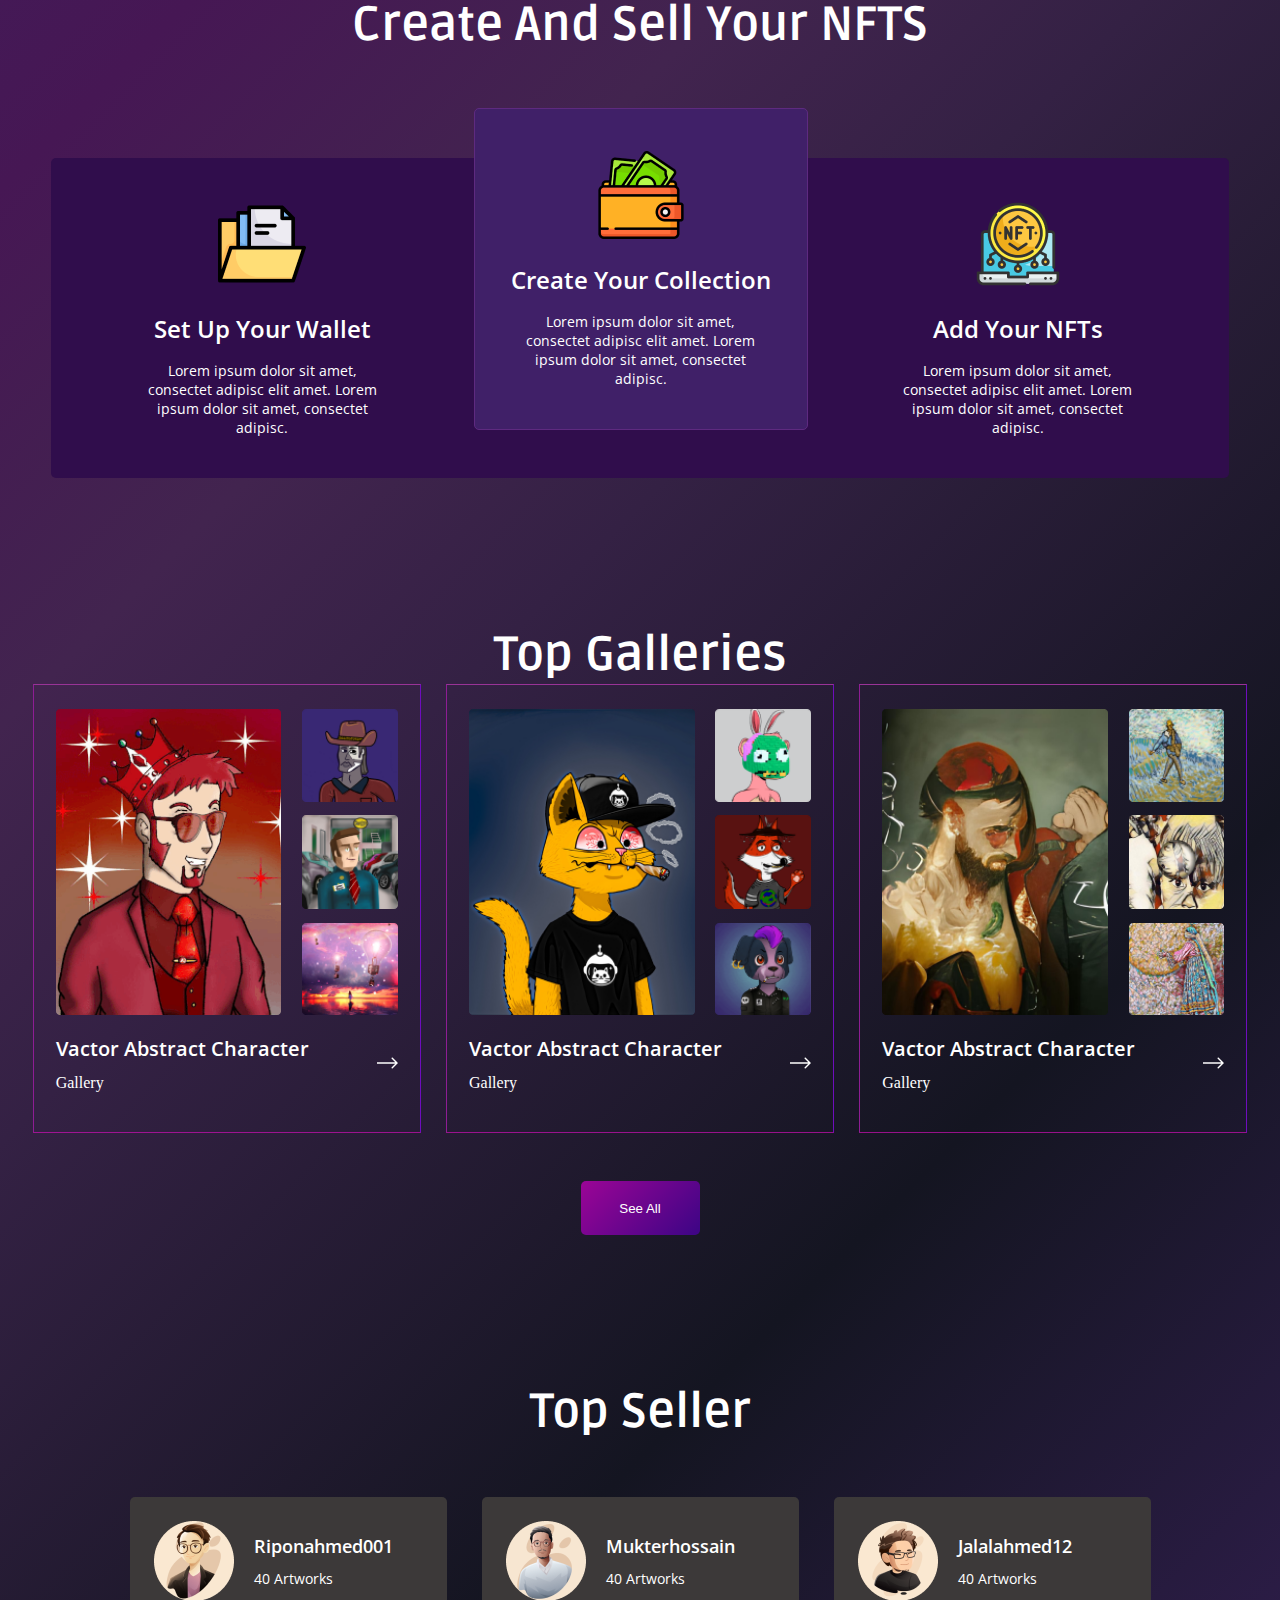
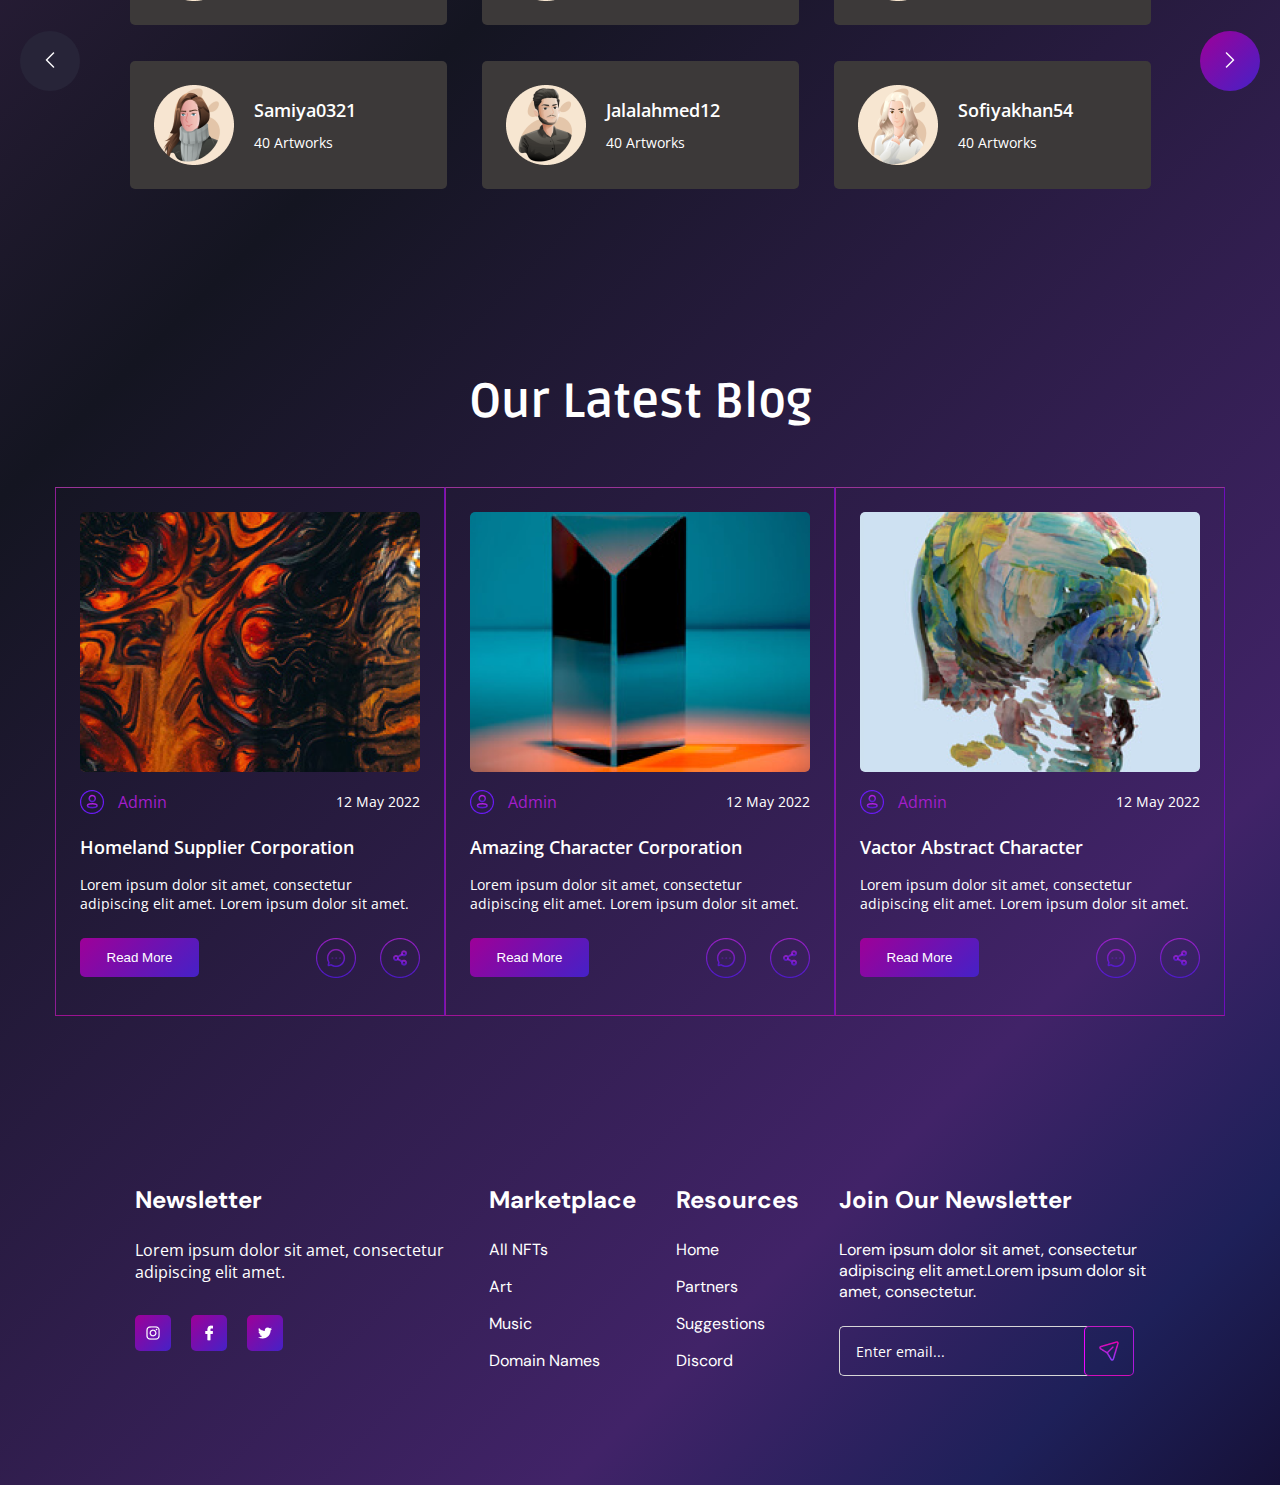
==== commit 2b94dae5: "v1.2" ====
--- a/index.html
+++ b/index.html
@@ -14,15 +14,15 @@
     <link rel="stylesheet" href="./css/sigital_Art_main_Learn_History.css">
     <link rel="stylesheet" href="./css/Our_Latest_blog.css">
     <link rel="preconnect" href="https://fonts.googleapis.com">
-    <link rel="preconnect" href="https://fonts.googleapis.com">
+
     <link rel="preconnect" href="https://fonts.gstatic.com" crossorigin>
-    <link rel="preconnect" href="https://fonts.googleapis.com">
+
     <link rel="preconnect" href="https://fonts.gstatic.com" crossorigin>
     <link href="https://fonts.googleapis.com/css2?family=DM+Sans:wght@400;700&display=swap" rel="stylesheet">
     <link rel="stylesheet" href="./css/footer.css">
     <link rel="preconnect" href="https://fonts.gstatic.com" crossorigin>
     <link href="https://fonts.googleapis.com/css2?family=Ruda:wght@400;600;700&display=swap" rel="stylesheet">
-    <link rel="preconnect" href="https://fonts.googleapis.com">
+
     <link rel="preconnect" href="https://fonts.gstatic.com" crossorigin>
     <link href="https://fonts.googleapis.com/css2?family=Open+Sans:wght@400;600;700;800&display=swap" rel="stylesheet">
 
@@ -30,6 +30,7 @@
 </head>
 
 <body>
+
     <header>
         <div class="G_cont flexCB ">
 
@@ -40,11 +41,11 @@
 
             <div class="header_left flexCB">
                 <nav class="flexCB navigation Open_Sans">
-                    <a href="">Home</a>
-                    <a href="">Market</a>
-                    <a href="">Artists</a>
-                    <a href="">Community</a>
-                    <a href="">Wallet</a>
+                   <div> <a href="">Home</a></div>
+                   <div> <a href="">Market</a></div>
+                    <div><a href="">Artists</a></div>
+                    <div><a href="">Community</a></div>
+                    <div><a href="">Wallet</a></div>
                 </nav>
                 <div class="Login_singUp flexCB">
                     <button>Login</button>
@@ -188,17 +189,19 @@
 
 
 
-        <div class="G_Top_Galleries flex_Col_C">
+        <div class="G_Top_Galleries flex_Col_C" >
             <h1 class="flex_J_C Ruda_fo_siz-48">Top Galleries</h1>
             <div class="Top_Galleries_cont  wrap">
 
 
                 <div class="Top_Galleries_block">
                     <div class="Pictures">
+                    <div class="Pictures-img">
                         <img class="imgPic" src="./img/image-116.png" alt="">
+                    </div>
                         <div class="img_3">
                             <img src="./img/image 121.png" alt="">
-                            <img class="imgPic_2" src="./img/image_117.png" alt="">
+                            <img class="" src="./img/image_117.png" alt="">
                             <img src="./img/fantasy-7022197-1.png" alt="">
                         </div>
                     </div>
@@ -214,14 +217,15 @@
 
                 </div>
 
-                <div class="Top_Galleries_block Top_Galleries_block_center">
-
+                <div class="Top_Galleries_block">
                     <div class="Pictures">
+                    <div class="Pictures-img">
                         <img class="imgPic" src="./img/cat-7022877_2.png" alt="">
+                    </div>
                         <div class="img_3">
-                            <img src="./img/image_119.png" alt="">
-                            <img class="imgPic_2" src="./img/image_122.png" alt="">
-                            <img src="./img/image_118.png" alt="">
+                            <img class="small_pic" src="./img/image_119.png" alt="">
+                            <img class="imgPic_2 small_pic" src="./img/image_122.png" alt="">
+                            <img class="small_pic" src="./img/image_118.png" alt="">
                         </div>
                     </div>
                     <div class="Top_Galleries_text flexB">
@@ -237,9 +241,10 @@
                 </div>
 
                 <div class="Top_Galleries_block">
-
                     <div class="Pictures">
+                    <div class="Pictures-img">
                         <img class="imgPic" src="./img/image_128.png" alt="">
+                    </div>
                         <div class="img_3">
                             <img src="./img/image_123.png" alt="">
                             <img class="imgPic_2" src="./img/image_126.png" alt="">
@@ -257,6 +262,54 @@
                     </div>
 
                 </div>
+
+                
+
+                <!-- <div class="Top_Galleries_block Top_Galleries_block_center">
+
+                    <div class="Pictures">
+                        <img class="imgPic" src="./img/cat-7022877_2.png" alt="">
+                        <div class="img_3">
+
+                            <img class="small_pic" src="./img/image_119.png" alt="">
+                            <img class="imgPic_2 small_pic" src="./img/image_122.png" alt="">
+                            <img class="small_pic" src="./img/image_118.png" alt="">
+                        </div>
+                    </div>
+                    <div class="Top_Galleries_text flexB">
+                        <div class="Top_Galleries_text_block ">
+                            <h3 class="Open_Sans_600 Size_20">Vactor Abstract Character</h3>
+                            <p class="poctures_text">Gallery</p>
+                        </div>
+                        <div class="arrow flex_AL_IT_C">
+                            <img src="./img/Arrow_4.png" alt="">
+                        </div>
+                    </div>
+
+                </div>
+
+                <div class="Top_Galleries_block">
+
+                    <div class="Pictures">
+                        <img class="imgPic" src="./img/image_128.png" alt="">
+                        <div class="img_3">
+                            
+                            <img src="./img/image_123.png" alt="">
+                            <img class="imgPic_2" src="./img/image_126.png" alt="">
+                            <img src="./img/image124.png" alt="">
+                        </div>
+                    </div>
+                    <div class="Top_Galleries_text flexB">
+                        <div class="Top_Galleries_text_block ">
+                            <h3 class="Open_Sans_600 Size_20">Vactor Abstract Character</h3>
+                            <p class="poctures_text">Gallery</p>
+                        </div>
+                        <div class="arrow flex_AL_IT_C">
+                            <img src="./img/Arrow_4.png" alt="">
+                        </div>
+                    </div>
+
+                </div> -->
             </div>
             <button class="See_all color_back">See All</button>
         </div>
@@ -525,4 +578,12 @@
 git checkout  _id
 
 
- -->+ -->
+
+ <!-- HW
+    1) login make otstup right  
+    2) make otsup for arrow
+    3) make hidden arow 480
+    4) make size for img
+    5) make header text wrap
+-->--- a/css/Digital_Art_header.css
+++ b/css/Digital_Art_header.css
@@ -1,45 +1,91 @@
-.color_back{
+.color_back {
     /* border: 2px solid; */
 }
 
 
-header{
-   
-   display: flex;
-   align-items: center;
-   justify-content: space-around;
-   margin: 42px 0 66px 0;
+header {
+
+    display: flex;
+    align-items: center;
+    justify-content: space-around;
+    margin: 42px 20px 66px 20px;
 }
 
-.G_cont{
+.G_cont {
     max-width: 1240px;
     width: 100%;
     margin: 0 20px;
+    flex-wrap: wrap;
+    position: relative;
+
 }
 
-.Logo{
+.Logo {
     width: 93px;
+    margin-right: 30px;
 }
 
-.header_left{
-    width: 773px;
+.header_left {
+    max-width: 773px;
+    /* min-width: 525px; */
+    width: 90%;
+    /* flex-wrap: wrap; */
+
+
 }
 
-.navigation{
+
+
+
+
+
+
+.navigation {
+    display: flex;
+    gap: 7px;
+    margin: 0 7px;
     max-width: 473px;
     width: 100%;
+    flex-wrap: wrap;
 }
 
-.Login_singUp{
-    max-width: 170px;
-    width: 100%;
+.Login_singUp {
+    /* max-width: 170px;
+    min-width: 150px; */
+    /* width: 100%; */
+    display: flex;
+    gap: 10px;
+    width: 170px;
+    margin-left: 30px;
+    /* margin-right: 15px; */ 
+    /* padding: 0 30px; */
 }
 
-.button_Up{
+@media (max-width: 560px){
+
+    .Login_singUp{
+        position: absolute;
+      right: 20px;
+      top: -2px;
+     
+    }
+
+    .navigation{
+        width: 330px;
+   
+        
+        margin-top: 20px;
+       
+
+    }
+
+}
+
+
+
+.button_Up {
     width: 105px;
     height: 40px;
     border-radius: 4px;
 }
 
-
-
--- a/css/helps_art.css
+++ b/css/helps_art.css
@@ -203,4 +203,8 @@
 /* justify-content: center; */
 align-items: center;
 /* justify-content: space-between; */
-}+}
+
+
+
+
--- a/css/Sigital_Art_main.css
+++ b/css/Sigital_Art_main.css
@@ -68,6 +68,7 @@
     justify-content: center;
     flex-direction: column;
     align-items: center;
+    padding: 0 7px;
 
 }
 
--- a/css/Top_Galleries.css
+++ b/css/Top_Galleries.css
@@ -1,83 +1,112 @@
-.G_Top_Galleries{
+.G_Top_Galleries {
     max-width: 1240px;
     width: 100%;
-margin: 148px;
-    
-    
+    margin: 148px;
+
+
 }
 
 
-.Top_Galleries_cont{
+.Top_Galleries_cont {
+    display: flex;
+    justify-content: space-around;
+ 
+    max-width: 1240px;
+    width: 100%;
+}
+
+
+/* w388 h449 */
+/*  w92 */
+
+.Top_Galleries_block {
+    border: 1px solid green;
+    border-color: rgb(153, 51, 151) rgb(110, 13, 189) rgba(211, 14, 185, 0.683) rgb(142, 29, 148);
+
+    width: 342px;
+    height: 383px;
+    padding: 24px 22px 40px 22px;
+
     display: flex;
     justify-content: space-between;
-    justify-content: center;
-    
-    
-    /* align-items: center; */
+    flex-direction: column;
+}
+.Pictures {
+
+    display: flex;
+    justify-content: space-between;
+    height: 80%;
+}
+.Pictures-img {
+    width: 66%;
+    height: 100%;
+}
+.Pictures-img img{
+    width: 100%;
+    height: 100%;
+}
+.img_3 {
+ 
+    width: 28%;
+    height: 100%;
+    display: flex;
+    flex-direction: column;
+    justify-content: space-between;
+}
+.img_3 img{
+    width: 100%;
+}
+.Top_Galleries_text {
+   
+    height: 15%;
+    /* margin-top: 24px; */
+    /* height: 61px; */
+}
+.Top_Galleries_text_block  {
+    display: flex;
+    justify-content: space-between;
+    flex-direction: column;
+}
+
+/* 
+.Top_Galleries_block_center {
+    margin: 0 37.5px;
+    max-width: 342px;
+    width: 100%;
+}
+
+.G_Top_Galleries h1 {
+    margin-bottom: 80px;
 }
 
 
 
-.Top_Galleries_block{
-  
-    
-    /* background-color: aqua; */
-    /* display: block; */
-    border: 1px solid green;
-   border-color: rgb(153, 51, 151) rgb(110, 13, 189) rgba(211, 14, 185, 0.683) rgb(142, 29, 148);
-    padding: 24px 22px 40px 22px;
-}
 
-.Top_Galleries_block_center{
-margin: 0 37.5px;
-}
 
-.G_Top_Galleries h1{
-    margin-bottom: 80px;
+.imgPic {
+    max-width: 232px;
+    width: 100%;
 }
 
 
-.Pictures{
-    display: flex;
-  /* justify-content: center; */
 
 
-}
-.imgPic {
-    
-}
-.img_3{
-  
-    display: flex;
-    flex-direction: column;
-    align-items: center;
-    margin-left: 18px;   
+.small_pic {
+    max-width: 92px;
+    width: 100%;
 }
 
-.imgPic_2{
+.imgPic_2 {
     margin: 16px 0;
-}
-
-.Top_Galleries_text{
-    margin-top: 24px;
-    height: 61px;
-}
-
-.Top_Galleries_text_block{
-    
-}
+} */
 
 
-.poctures_text{
-    margin-top: 12px;
-    font-size: 16px;
-    line-height: 20px;
-    /* padding-bottom: 16px; */
-   
-}
 
 
-.See_all{
+
+
+
+.See_all {
     width: 119px;
     height: 54px;
     border-radius: 5px;
@@ -87,11 +116,18 @@
 
 @media only screen and (max-width:1239px) {
     .Top_Galleries_block_center {
-      margin: 0;
+        margin: 0;
     }
 
-.Top_Galleries_block{
-    margin: 19px;
+    .Top_Galleries_block {
+        margin: 19px;
+    }
+
 }
 
+@media only screen and (max-width:501px) {
+    .G_Top_Galleries {
+        margin-left: 0;
+        margin-right: 0;
+    }
 }--- a/css/Our_Latest_blog.css
+++ b/css/Our_Latest_blog.css
@@ -16,12 +16,15 @@
 
 width: 340px;
 
+/* max-width: 340px;
+width: 100%; */
+
 border: 1px solid green;
 border-color: rgb(153, 51, 151) rgb(110, 13, 189) rgba(211, 14, 185, 0.683) rgb(142, 29, 148);
  padding: 24px 24px 37px 24px;
 }
 .O_L_B_2{
-    margin: 35px 35px;
+    margin: 35px 0;
 
 }
 
